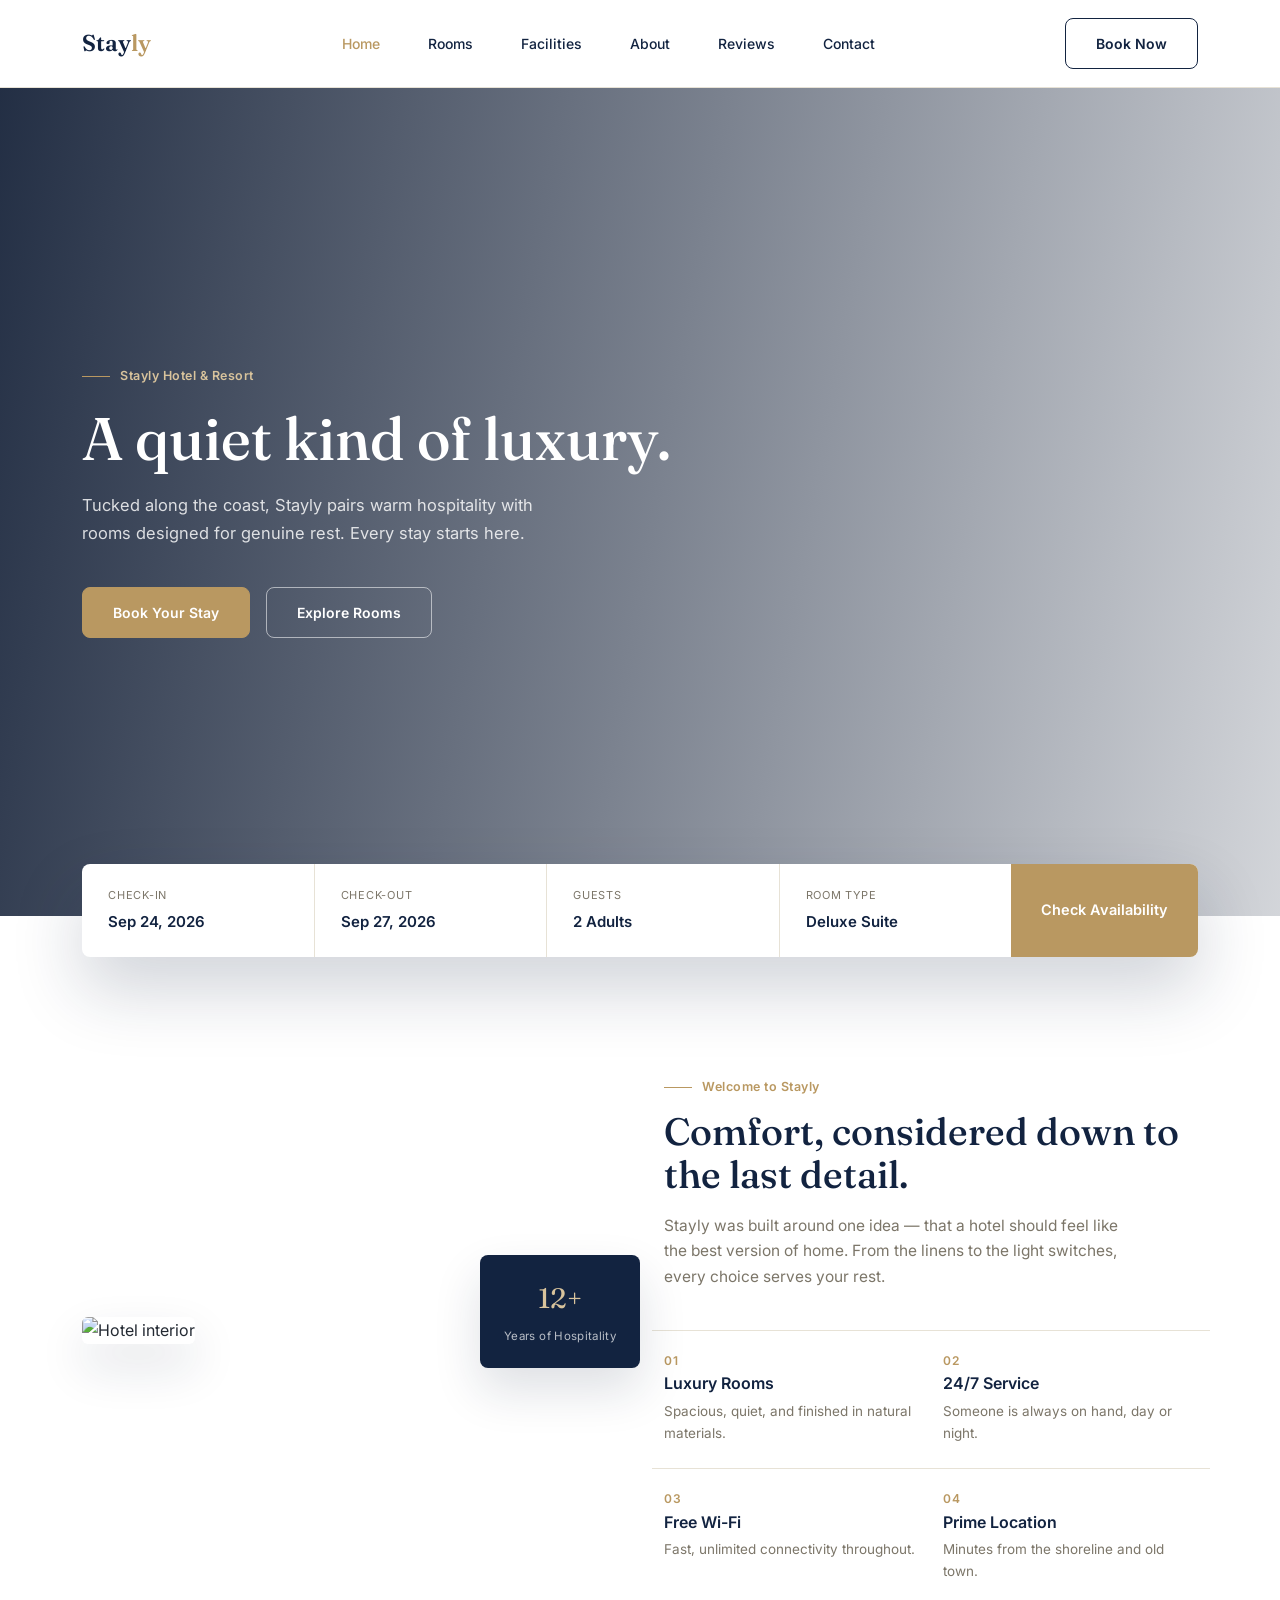
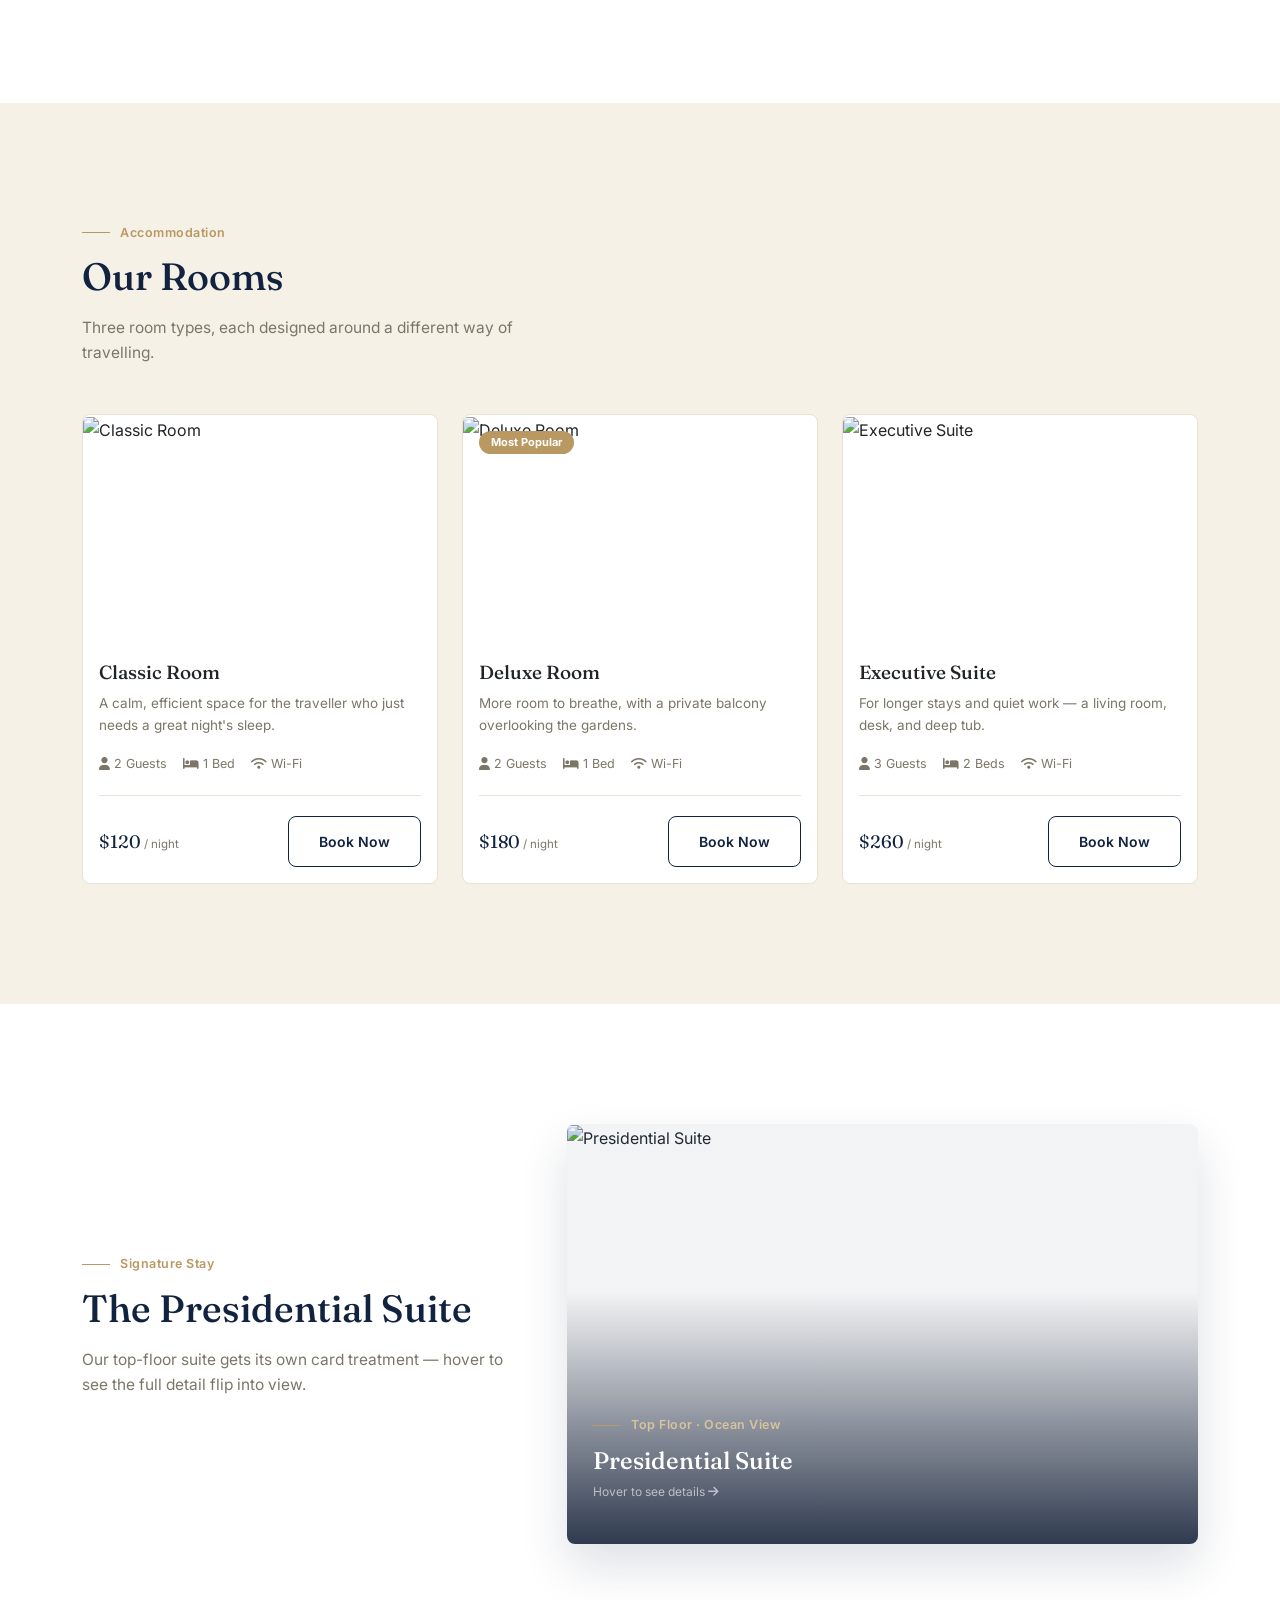
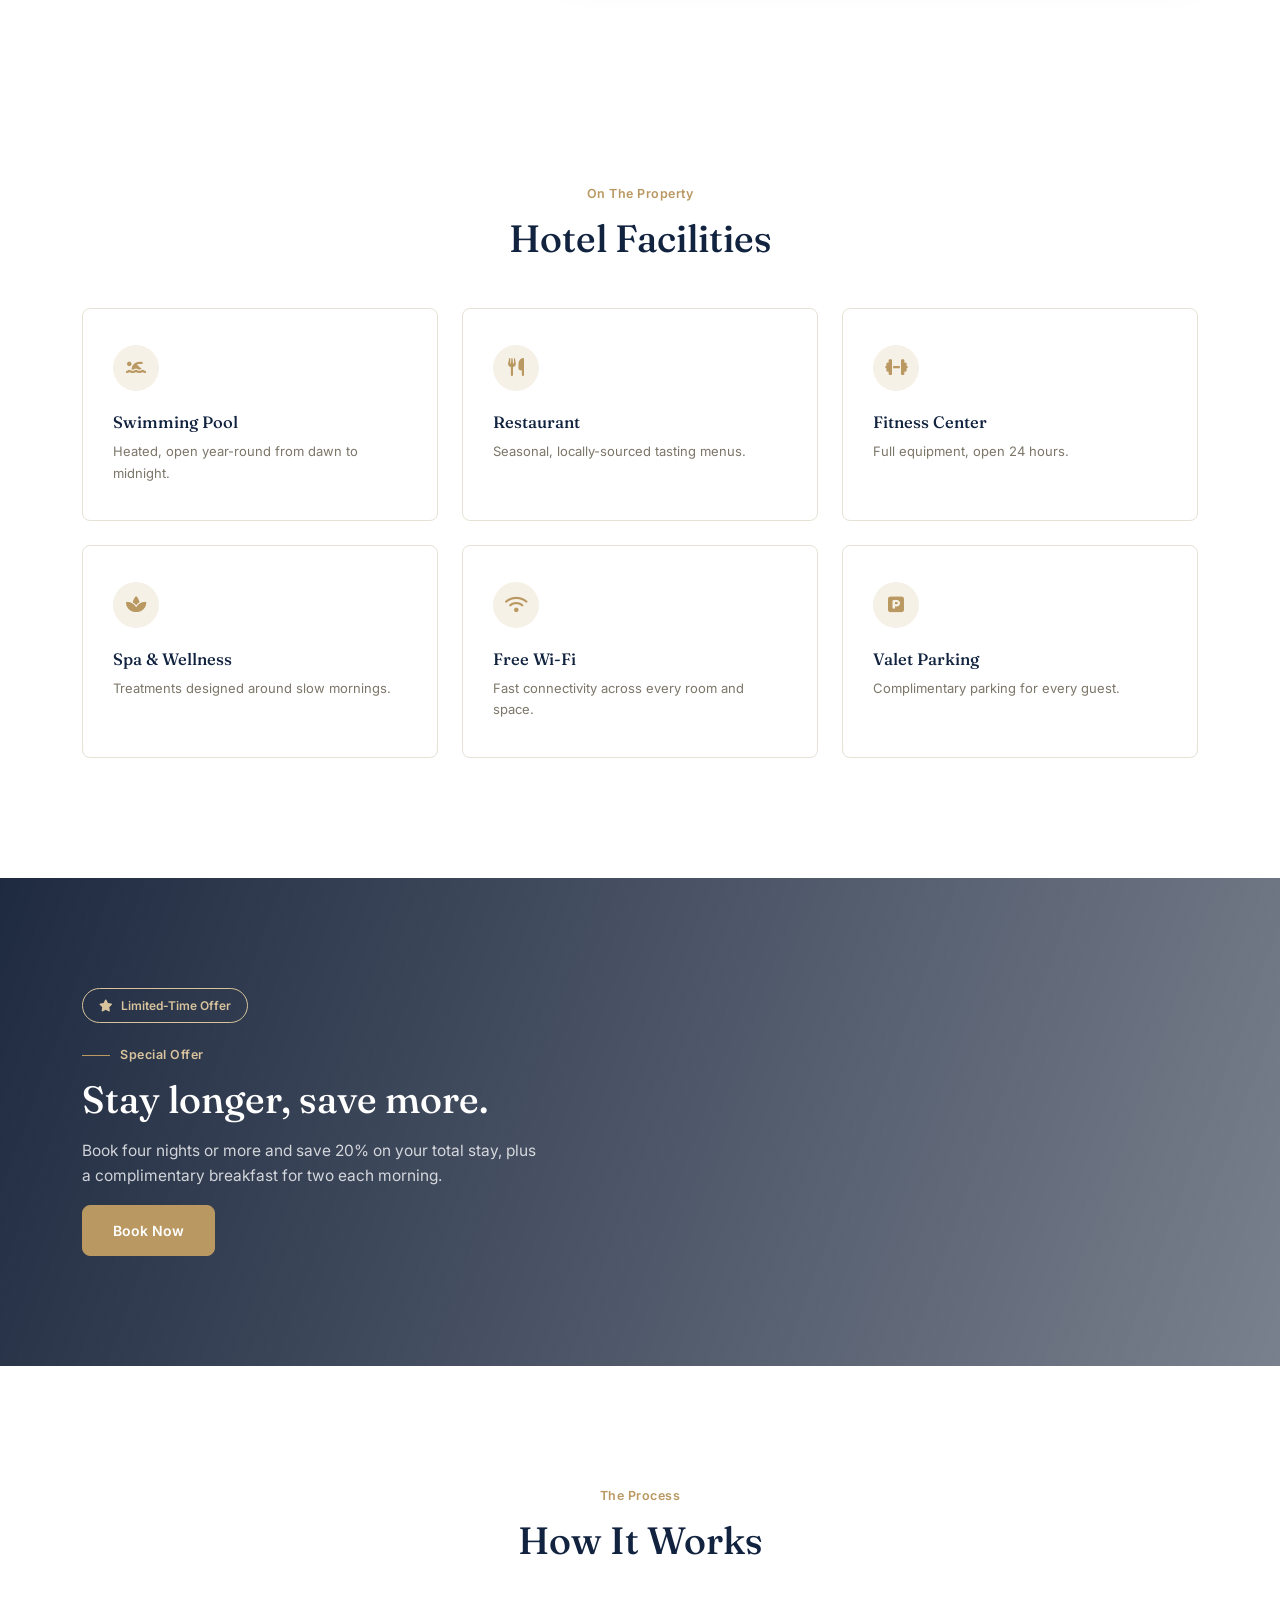
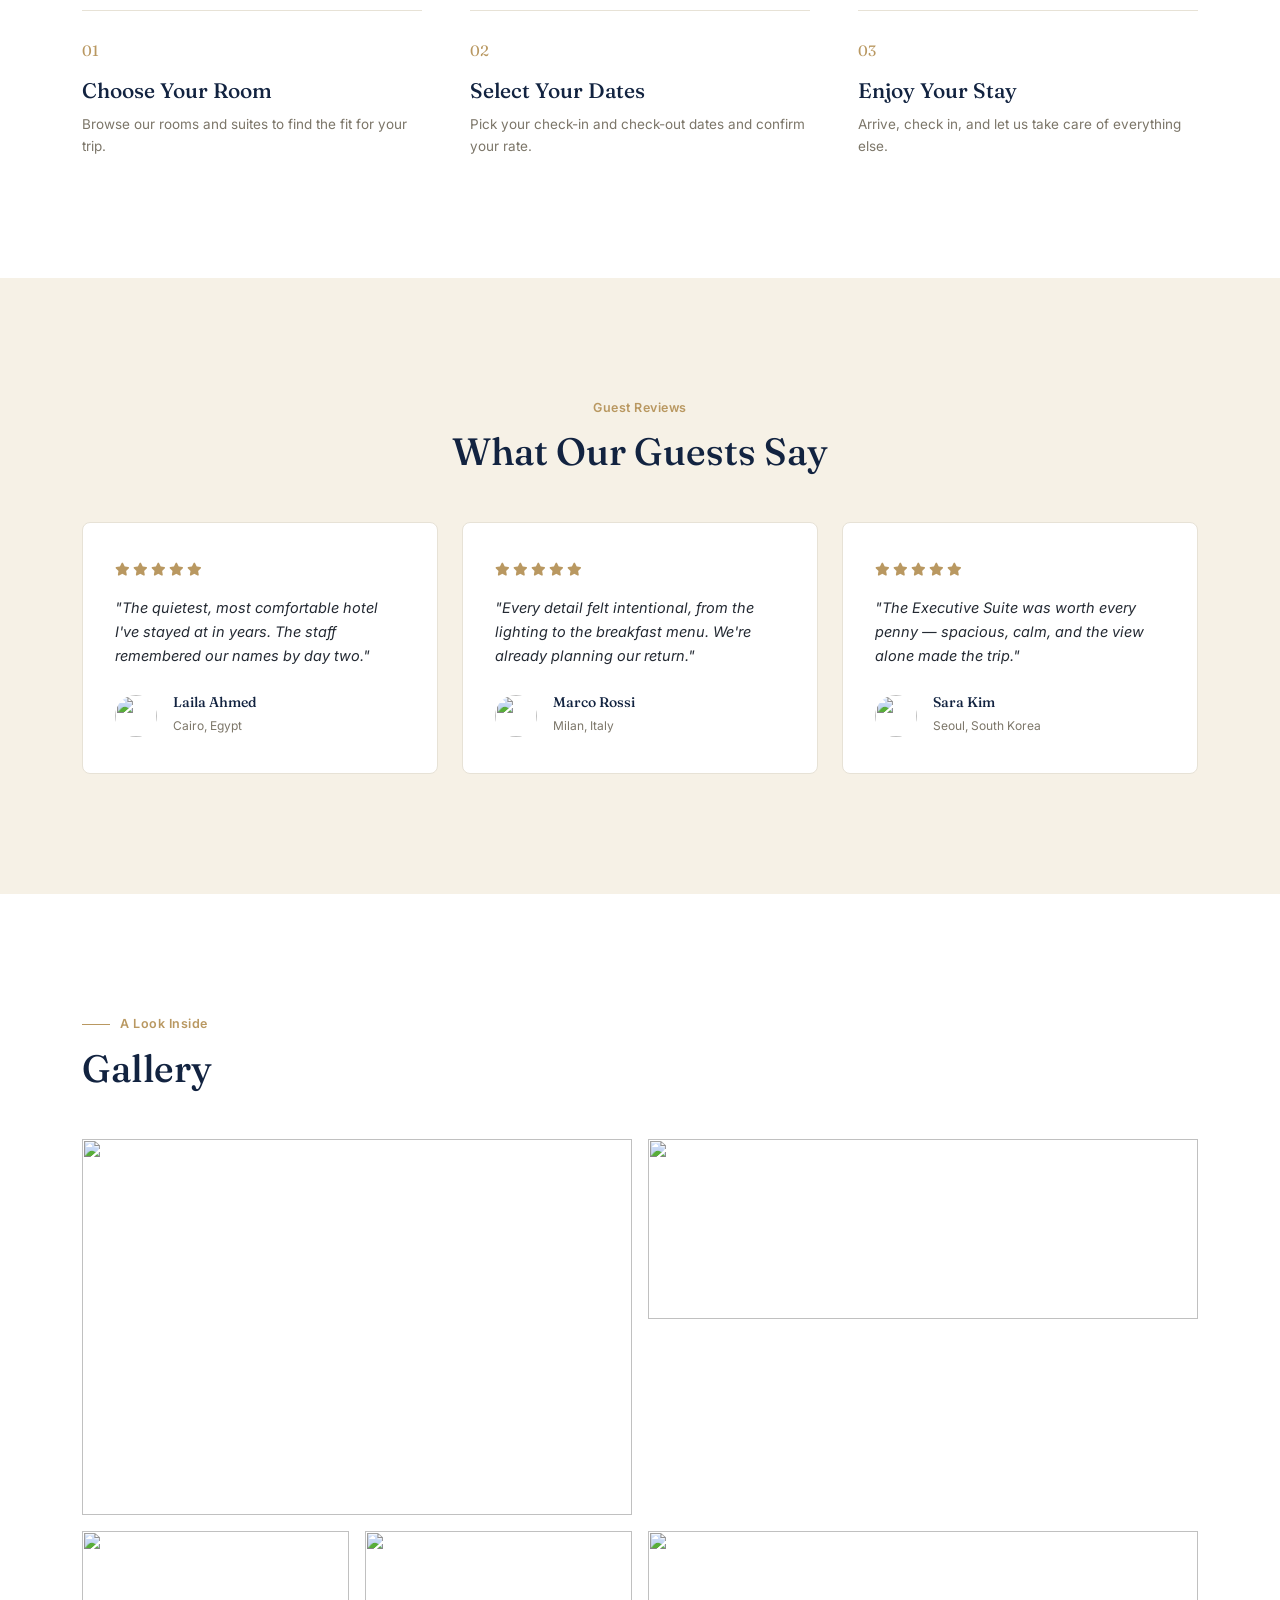
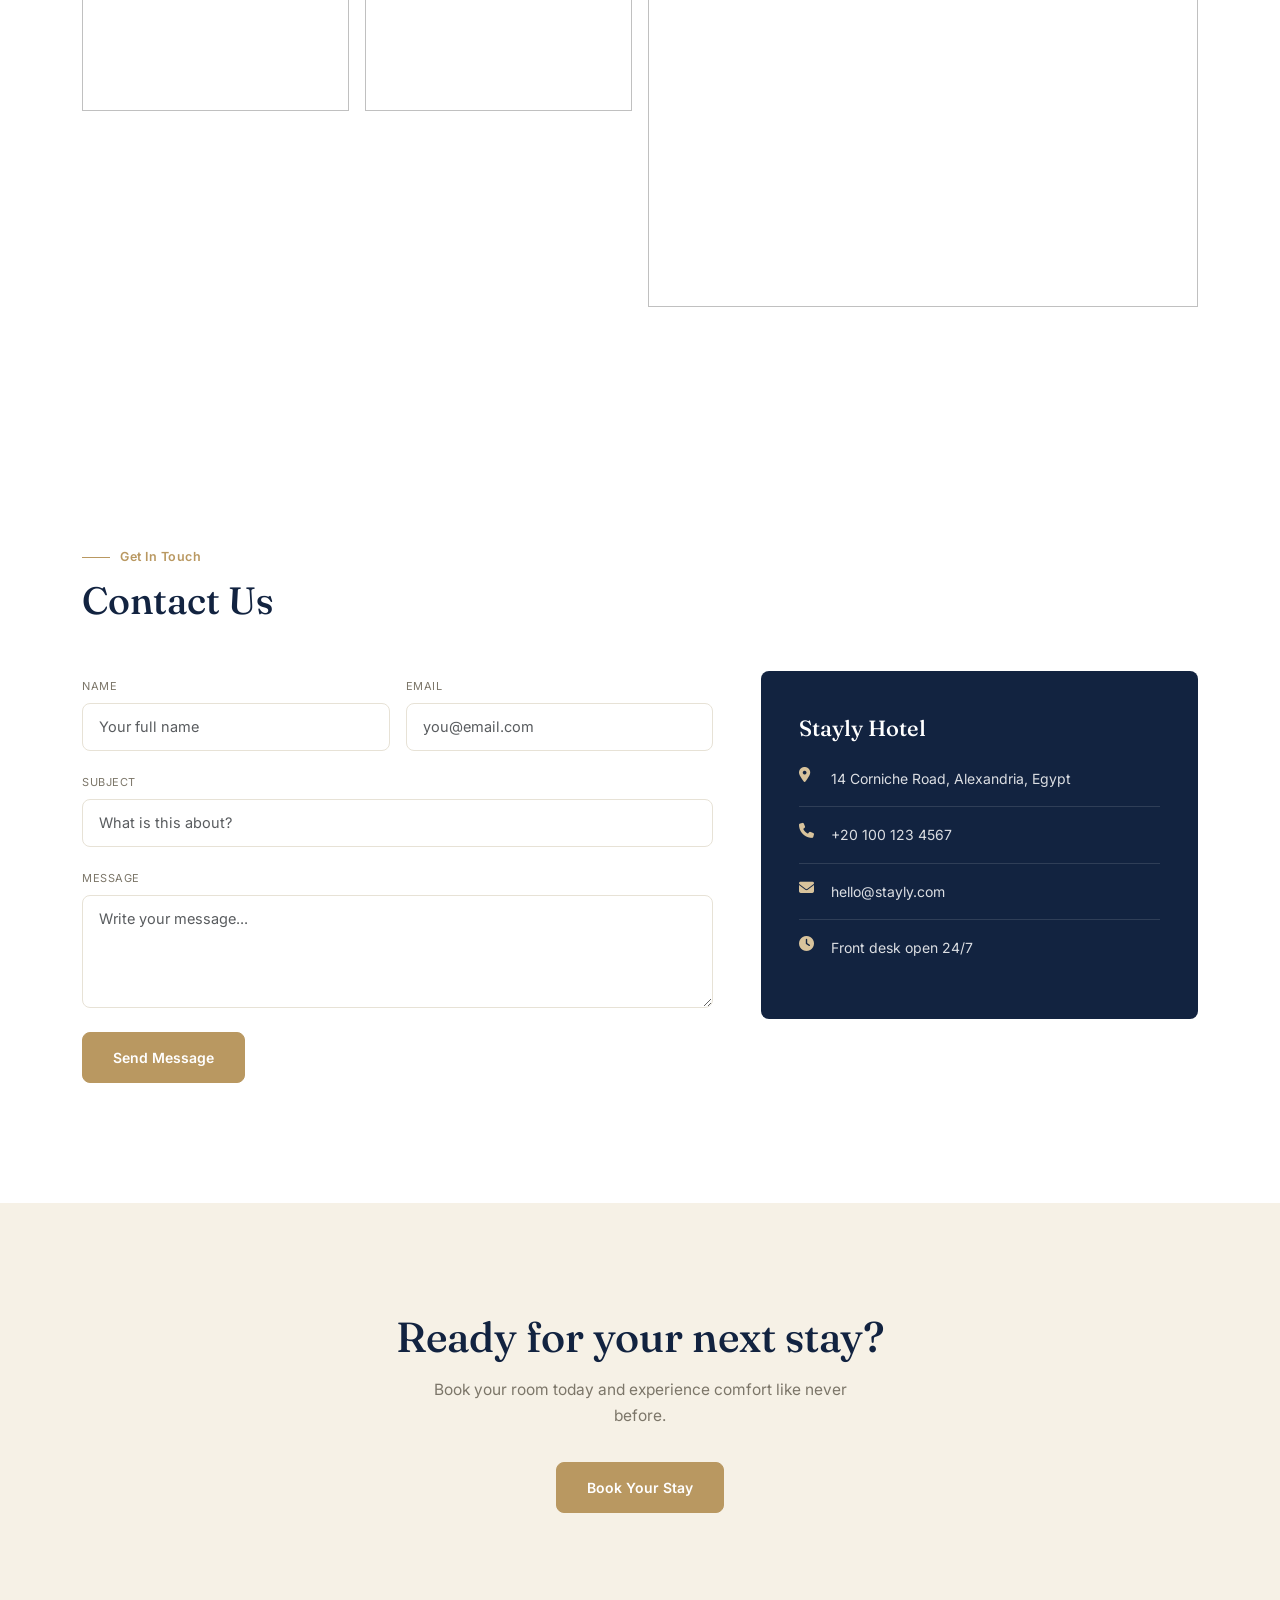
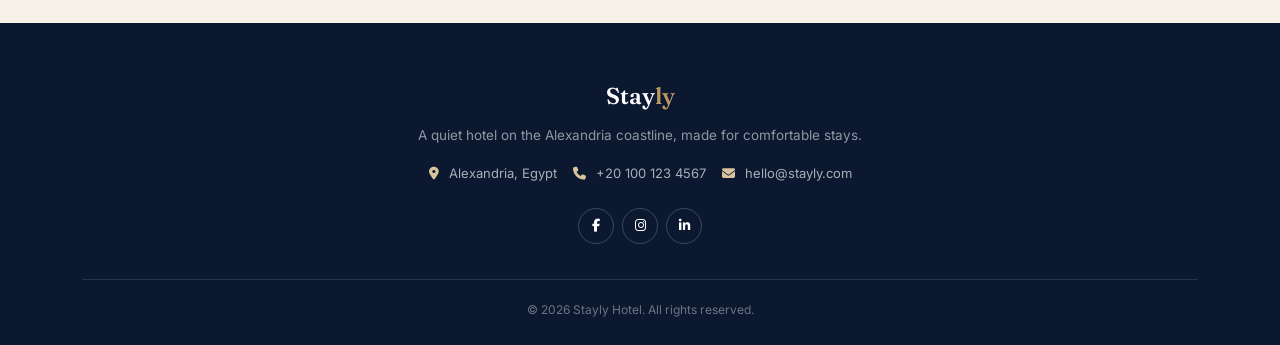
==== practise/index.html @ 1c8729ad "Add files via upload" ====
<!DOCTYPE html>
<html lang="en">

<head>
    <meta charset="UTF-8">
    <meta name="viewport" content="width=device-width, initial-scale=1.0">
    <title>Stayly Hotel &amp; Resort</title>
    <link rel="stylesheet" href="https://cdnjs.cloudflare.com/ajax/libs/font-awesome/6.5.2/css/all.min.css">
    <link rel="stylesheet" href="./css/bootstrap.min.css">
    <link rel="preconnect" href="https://fonts.googleapis.com">
    <link href="https://fonts.googleapis.com/css2?family=Fraunces:opsz,wght@9..144,500,600&family=Inter:wght@400;500;600;700&display=swap" rel="stylesheet">
    <link rel="stylesheet" href="./css/style.css">
</head>

<body>

    <!-- NavBar -->
    <header id="navbar">
        <nav class="navbar navbar-expand-lg sticky-top">
            <div class="container">
                <a class="navbar-brand" href="#">Stay<span>ly</span></a>
                <button class="navbar-toggler" type="button" data-bs-toggle="collapse" data-bs-target="#navbarNav"
                    aria-controls="navbarNav" aria-expanded="false" aria-label="Toggle navigation">
                    <span class="navbar-toggler-icon"></span>
                </button>
                <div class="collapse navbar-collapse" id="navbarNav">
                    <ul class="navbar-nav mx-auto">
                        <li class="nav-item"><a class="nav-link active" href="#hero">Home</a></li>
                        <li class="nav-item"><a class="nav-link" href="#rooms">Rooms</a></li>
                        <li class="nav-item"><a class="nav-link" href="#facilities">Facilities</a></li>
                        <li class="nav-item"><a class="nav-link" href="#about">About</a></li>
                        <li class="nav-item"><a class="nav-link" href="#reviews">Reviews</a></li>
                        <li class="nav-item"><a class="nav-link" href="#contact">Contact</a></li>
                    </ul>
                    <a href="#booking" class="btn btn-navy ms-lg-3">Book Now</a>
                </div>
            </div>
        </nav>
    </header>

    <!-- Hero -->
    <section id="hero" class="hero d-flex align-items-center">
        <div class="container">
            <div class="row">
                <div class="col-lg-7">
                    <p class="tag gold-text">Stayly Hotel &amp; Resort</p>
                    <h1 class="hero-title">A quiet kind of luxury.</h1>
                    <p class="hero-text">Tucked along the coast, Stayly pairs warm hospitality with rooms designed
                        for genuine rest. Every stay starts here.</p>
                    <div class="d-flex flex-wrap gap-3">
                        <a href="#booking" class="btn btn-gold">Book Your Stay</a>
                        <a href="#rooms" class="btn btn-light">Explore Rooms</a>
                    </div>
                </div>
            </div>
        </div>
    </section>

    <!-- Quick Booking Bar -->
    <section id="booking" class="booking">
        <div class="container">
            <div class="booking-box row g-0">
                <div class="col-6 col-md booking-item">
                    <label>Check-in</label>
                    <div class="value">Sep 24, 2026</div>
                </div>
                <div class="col-6 col-md booking-item">
                    <label>Check-out</label>
                    <div class="value">Sep 27, 2026</div>
                </div>
                <div class="col-6 col-md booking-item">
                    <label>Guests</label>
                    <div class="value">2 Adults</div>
                </div>
                <div class="col-6 col-md booking-item">
                    <label>Room Type</label>
                    <div class="value">Deluxe Suite</div>
                </div>
                <div class="col-12 col-md-auto booking-btn d-flex align-items-center justify-content-center">
                    Check Availability
                </div>
            </div>
        </div>
    </section>

    <!-- About -->
    <section id="about" class="section">
        <div class="container">
            <div class="row align-items-center g-5">
                <div class="col-lg-6">
                    <div class="about-image">
                        <img src="https://images.unsplash.com/photo-1578683010236-d716f9a3f461?q=80&w=900" alt="Hotel interior" class="img-fluid rounded about-img">
                        <div class="about-badge">
                            <span class="num">12+</span>
                            <span class="label">Years of Hospitality</span>
                        </div>
                    </div>
                </div>
                <div class="col-lg-6">
                    <p class="tag">Welcome to Stayly</p>
                    <h2 class="title">Comfort, considered down to the last detail.</h2>
                    <p class="text">Stayly was built around one idea — that a hotel should feel like the
                        best version of home. From the linens to the light switches, every choice serves your rest.
                    </p>
                    <div class="row row-cols-2 g-4 mt-2">
                        <div class="col feature">
                            <p class="num">01</p>
                            <h4>Luxury Rooms</h4>
                            <p>Spacious, quiet, and finished in natural materials.</p>
                        </div>
                        <div class="col feature">
                            <p class="num">02</p>
                            <h4>24/7 Service</h4>
                            <p>Someone is always on hand, day or night.</p>
                        </div>
                        <div class="col feature">
                            <p class="num">03</p>
                            <h4>Free Wi-Fi</h4>
                            <p>Fast, unlimited connectivity throughout.</p>
                        </div>
                        <div class="col feature">
                            <p class="num">04</p>
                            <h4>Prime Location</h4>
                            <p>Minutes from the shoreline and old town.</p>
                        </div>
                    </div>
                </div>
            </div>
        </div>
    </section>

    <!-- Rooms -->
    <section id="rooms" class="section cream-bg">
        <div class="container">
            <div class="mb-5">
                <p class="tag">Accommodation</p>
                <h2 class="title">Our Rooms</h2>
                <p class="text">Three room types, each designed around a different way of travelling.</p>
            </div>
            <div class="row row-cols-1 row-cols-md-2 row-cols-lg-3 g-4">

                <div class="col">
                    <div class="card room h-100">
                        <div class="room-img">
                            <img src="https://images.unsplash.com/photo-1611892440504-42a792e24d32?q=80&w=800" class="card-img-top" alt="Classic Room">
                            <div class="overlay">
                                <span>Warm, minimal, and quiet — built for short stays.</span>
                            </div>
                        </div>
                        <div class="card-body">
                            <h3 class="card-title">Classic Room</h3>
                            <p class="card-text">A calm, efficient space for the traveller who just needs a great
                                night's sleep.</p>
                            <div class="room-info">
                                <span><i class="fa-solid fa-user"></i> 2 Guests</span>
                                <span><i class="fa-solid fa-bed"></i> 1 Bed</span>
                                <span><i class="fa-solid fa-wifi"></i> Wi-Fi</span>
                            </div>
                            <div class="room-bottom d-flex justify-content-between align-items-center">
                                <div class="price">$120<small> / night</small></div>
                                <a href="#" class="btn btn-navy btn-sm">Book Now</a>
                            </div>
                        </div>
                    </div>
                </div>

                <div class="col">
                    <div class="card room h-100">
                        <span class="badge room-badge">Most Popular</span>
                        <div class="room-img">
                            <img src="https://images.unsplash.com/photo-1590490360182-c33d57733427?q=80&w=800" class="card-img-top" alt="Deluxe Room">
                            <div class="overlay">
                                <span>Extra space, a reading nook, and city views.</span>
                            </div>
                        </div>
                        <div class="card-body">
                            <h3 class="card-title">Deluxe Room</h3>
                            <p class="card-text">More room to breathe, with a private balcony overlooking the
                                gardens.</p>
                            <div class="room-info">
                                <span><i class="fa-solid fa-user"></i> 2 Guests</span>
                                <span><i class="fa-solid fa-bed"></i> 1 Bed</span>
                                <span><i class="fa-solid fa-wifi"></i> Wi-Fi</span>
                            </div>
                            <div class="room-bottom d-flex justify-content-between align-items-center">
                                <div class="price">$180<small> / night</small></div>
                                <a href="#" class="btn btn-navy btn-sm">Book Now</a>
                            </div>
                        </div>
                    </div>
                </div>

                <div class="col">
                    <div class="card room h-100">
                        <div class="room-img">
                            <img src="https://images.unsplash.com/photo-1611048268330-53de574cae3b?q=80&w=800" class="card-img-top" alt="Executive Suite">
                            <div class="overlay">
                                <span>A separate living area and marble bath.</span>
                            </div>
                        </div>
                        <div class="card-body">
                            <h3 class="card-title">Executive Suite</h3>
                            <p class="card-text">For longer stays and quiet work — a living room, desk, and deep
                                tub.</p>
                            <div class="room-info">
                                <span><i class="fa-solid fa-user"></i> 3 Guests</span>
                                <span><i class="fa-solid fa-bed"></i> 2 Beds</span>
                                <span><i class="fa-solid fa-wifi"></i> Wi-Fi</span>
                            </div>
                            <div class="room-bottom d-flex justify-content-between align-items-center">
                                <div class="price">$260<small> / night</small></div>
                                <a href="#" class="btn btn-navy btn-sm">Book Now</a>
                            </div>
                        </div>
                    </div>
                </div>

            </div>
        </div>
    </section>

    <!-- Signature Suite Flip Card -->
    <section class="section">
        <div class="container">
            <div class="row align-items-center g-5">
                <div class="col-lg-5">
                    <p class="tag">Signature Stay</p>
                    <h2 class="title">The Presidential Suite</h2>
                    <p class="text">Our top-floor suite gets its own card treatment — hover to see the
                        full detail flip into view.</p>
                </div>
                <div class="col-lg-7">
                    <div class="flip">
                        <div class="flip-card">
                            <div class="flip-face flip-front">
                                <img src="https://images.unsplash.com/photo-1582719508461-905c673771fd?q=80&w=1000" alt="Presidential Suite">
                                <div class="flip-info">
                                    <p class="tag gold-text">Top Floor &middot; Ocean View</p>
                                    <h3>Presidential Suite</h3>
                                    <p class="hint">Hover to see details <i class="fa-solid fa-arrow-right"></i></p>
                                </div>
                            </div>
                            <div class="flip-face flip-back">
                                <div>
                                    <h3>Presidential Suite</h3>
                                    <div class="stars">
                                        <i class="fa-solid fa-star"></i><i class="fa-solid fa-star"></i><i
                                            class="fa-solid fa-star"></i><i class="fa-solid fa-star"></i><i
                                            class="fa-solid fa-star"></i>
                                    </div>
                                    <p>Our largest suite, with a private terrace, dedicated butler service, and
                                        uninterrupted ocean views.</p>
                                    <div class="flip-features">
                                        <span class="badge">4 Guests</span>
                                        <span class="badge">2 Beds</span>
                                        <span class="badge">Terrace</span>
                                        <span class="badge">Butler Service</span>
                                    </div>
                                </div>
                                <div class="d-flex justify-content-between align-items-center">
                                    <div class="price">$420<small> / night</small></div>
                                    <a href="#" class="btn btn-gold btn-sm">Book Now</a>
                                </div>
                            </div>
                        </div>
                    </div>
                </div>
            </div>
        </div>
    </section>

    <!-- Facilities -->
    <section id="facilities" class="section">
        <div class="container">
            <div class="text-center mx-auto mb-5">
                <p class="tag justify-content-center">On The Property</p>
                <h2 class="title">Hotel Facilities</h2>
            </div>
            <div class="row row-cols-1 row-cols-md-2 row-cols-lg-3 g-4">
                <div class="col">
                    <div class="facility">
                        <div class="facility-icon"><i class="fa-solid fa-person-swimming"></i></div>
                        <h4>Swimming Pool</h4>
                        <p>Heated, open year-round from dawn to midnight.</p>
                    </div>
                </div>
                <div class="col">
                    <div class="facility">
                        <div class="facility-icon"><i class="fa-solid fa-utensils"></i></div>
                        <h4>Restaurant</h4>
                        <p>Seasonal, locally-sourced tasting menus.</p>
                    </div>
                </div>
                <div class="col">
                    <div class="facility">
                        <div class="facility-icon"><i class="fa-solid fa-dumbbell"></i></div>
                        <h4>Fitness Center</h4>
                        <p>Full equipment, open 24 hours.</p>
                    </div>
                </div>
                <div class="col">
                    <div class="facility">
                        <div class="facility-icon"><i class="fa-solid fa-spa"></i></div>
                        <h4>Spa &amp; Wellness</h4>
                        <p>Treatments designed around slow mornings.</p>
                    </div>
                </div>
                <div class="col">
                    <div class="facility">
                        <div class="facility-icon"><i class="fa-solid fa-wifi"></i></div>
                        <h4>Free Wi-Fi</h4>
                        <p>Fast connectivity across every room and space.</p>
                    </div>
                </div>
                <div class="col">
                    <div class="facility">
                        <div class="facility-icon"><i class="fa-solid fa-square-parking"></i></div>
                        <h4>Valet Parking</h4>
                        <p>Complimentary parking for every guest.</p>
                    </div>
                </div>
            </div>
        </div>
    </section>

    <!-- Offer -->
    <section class="offer">
        <div class="container">
            <div class="row">
                <div class="col-lg-6">
                    <span class="offer-badge"><i class="fa-solid fa-star"></i> Limited-Time Offer</span>
                    <p class="tag gold-text">Special Offer</p>
                    <h2 class="title text-white">Stay longer, save more.</h2>
                    <p class="text muted-text">Book four nights or more and save 20% on your total
                        stay, plus a complimentary breakfast for two each morning.</p>
                    <a href="#booking" class="btn btn-gold">Book Now</a>
                </div>
            </div>
        </div>
    </section>

    <!-- How It Works -->
    <section class="section">
        <div class="container">
            <div class="text-center mx-auto mb-5">
                <p class="tag justify-content-center">The Process</p>
                <h2 class="title">How It Works</h2>
            </div>
            <div class="row row-cols-1 row-cols-md-3 g-5">
                <div class="col">
                    <div class="step">
                        <p class="num">01</p>
                        <h3>Choose Your Room</h3>
                        <p>Browse our rooms and suites to find the fit for your trip.</p>
                    </div>
                </div>
                <div class="col">
                    <div class="step">
                        <p class="num">02</p>
                        <h3>Select Your Dates</h3>
                        <p>Pick your check-in and check-out dates and confirm your rate.</p>
                    </div>
                </div>
                <div class="col">
                    <div class="step">
                        <p class="num">03</p>
                        <h3>Enjoy Your Stay</h3>
                        <p>Arrive, check in, and let us take care of everything else.</p>
                    </div>
                </div>
            </div>
        </div>
    </section>

    <!-- Reviews -->
    <section id="reviews" class="section cream-bg">
        <div class="container">
            <div class="text-center mx-auto mb-5">
                <p class="tag justify-content-center">Guest Reviews</p>
                <h2 class="title">What Our Guests Say</h2>
            </div>
            <div class="row row-cols-1 row-cols-md-3 g-4">
                <div class="col">
                    <div class="review">
                        <div class="stars"><i class="fa-solid fa-star"></i><i class="fa-solid fa-star"></i><i
                                class="fa-solid fa-star"></i><i class="fa-solid fa-star"></i><i
                                class="fa-solid fa-star"></i></div>
                        <p>"The quietest, most comfortable hotel I've stayed at in years. The staff remembered our
                            names by day two."</p>
                        <div class="d-flex align-items-center gap-3">
                            <img src="https://images.unsplash.com/photo-1544005313-94ddf0286df2?q=80&w=200" class="avatar" alt="">
                            <div>
                                <h5>Laila Ahmed</h5>
                                <span>Cairo, Egypt</span>
                            </div>
                        </div>
                    </div>
                </div>
                <div class="col">
                    <div class="review">
                        <div class="stars"><i class="fa-solid fa-star"></i><i class="fa-solid fa-star"></i><i
                                class="fa-solid fa-star"></i><i class="fa-solid fa-star"></i><i
                                class="fa-solid fa-star"></i></div>
                        <p>"Every detail felt intentional, from the lighting to the breakfast menu. We're already
                            planning our return."</p>
                        <div class="d-flex align-items-center gap-3">
                            <img src="https://images.unsplash.com/photo-1633332755192-727a05c4013d?q=80&w=200" class="avatar" alt="">
                            <div>
                                <h5>Marco Rossi</h5>
                                <span>Milan, Italy</span>
                            </div>
                        </div>
                    </div>
                </div>
                <div class="col">
                    <div class="review">
                        <div class="stars"><i class="fa-solid fa-star"></i><i class="fa-solid fa-star"></i><i
                                class="fa-solid fa-star"></i><i class="fa-solid fa-star"></i><i
                                class="fa-solid fa-star"></i></div>
                        <p>"The Executive Suite was worth every penny — spacious, calm, and the view alone made the
                            trip."</p>
                        <div class="d-flex align-items-center gap-3">
                            <img src="https://images.unsplash.com/photo-1546539782-6fc531453083?q=80&w=200" class="avatar" alt="">
                            <div>
                                <h5>Sara Kim</h5>
                                <span>Seoul, South Korea</span>
                            </div>
                        </div>
                    </div>
                </div>
            </div>
        </div>
    </section>

    <!-- Gallery -->
    <section id="gallery" class="section">
        <div class="container">
            <div class="mb-5">
                <p class="tag">A Look Inside</p>
                <h2 class="title">Gallery</h2>
            </div>
            <div class="row g-3 gallery">
                <div class="col-6 col-lg-6 gallery-item g1">
                    <img src="https://images.unsplash.com/photo-1566073771259-6a8506099945?q=80&w=900" alt="">
                </div>
                <div class="col-6 col-lg-6 gallery-item g2">
                    <img src="https://images.unsplash.com/photo-1571003123894-1f0594d2b5d9?q=80&w=900" alt="">
                </div>
                <div class="col-6 col-lg-3 gallery-item g3">
                    <img src="https://images.unsplash.com/photo-1590490360182-c33d57733427?q=80&w=700" alt="">
                </div>
                <div class="col-6 col-lg-3 gallery-item g4">
                    <img src="https://images.unsplash.com/photo-1611048268330-53de574cae3b?q=80&w=700" alt="">
                </div>
                <div class="col-12 col-lg-6 gallery-item g5">
                    <img src="https://images.unsplash.com/photo-1582719508461-905c673771fd?q=80&w=900" alt="">
                </div>
            </div>
        </div>
    </section>

    <!-- Contact Us -->
    <section id="contact" class="section">
        <div class="container">
            <div class="mb-5">
                <p class="tag">Get In Touch</p>
                <h2 class="title">Contact Us</h2>
            </div>
            <div class="row g-5">
                <div class="col-lg-7">
                    <form>
                        <div class="row g-3 mb-3">
                            <div class="col-md-6">
                                <label class="form-label">Name</label>
                                <input type="text" class="form-control" placeholder="Your full name">
                            </div>
                            <div class="col-md-6">
                                <label class="form-label">Email</label>
                                <input type="email" class="form-control" placeholder="you@email.com">
                            </div>
                        </div>
                        <div class="mb-3">
                            <label class="form-label">Subject</label>
                            <input type="text" class="form-control" placeholder="What is this about?">
                        </div>
                        <div class="mb-4">
                            <label class="form-label">Message</label>
                            <textarea class="form-control" rows="4" placeholder="Write your message..."></textarea>
                        </div>
                        <button type="submit" class="btn btn-gold">Send Message</button>
                    </form>
                </div>
                <div class="col-lg-5">
                    <div class="contact-box">
                        <h3>Stayly Hotel</h3>
                        <div class="contact-item"><i class="fa-solid fa-location-dot"></i><span>14 Corniche Road,
                                Alexandria, Egypt</span></div>
                        <div class="contact-item"><i class="fa-solid fa-phone"></i><span>+20 100 123 4567</span></div>
                        <div class="contact-item"><i class="fa-solid fa-envelope"></i><span>hello@stayly.com</span>
                        </div>
                        <div class="contact-item"><i class="fa-solid fa-clock"></i><span>Front desk open 24/7</span>
                        </div>
                    </div>
                </div>
            </div>
        </div>
    </section>

    <!-- Final CTA -->
    <section class="cta text-center">
        <div class="container">
            <h2 class="title">Ready for your next stay?</h2>
            <p class="text mx-auto">Book your room today and experience comfort like never before.</p>
            <a href="#booking" class="btn btn-gold">Book Your Stay</a>
        </div>
    </section>

    <!-- Footer -->
    <footer>
        <div class="container text-center">
            <div class="navbar-brand mb-2">Stay<span>ly</span></div>
            <p class="footer-text mx-auto">A quiet hotel on the Alexandria coastline, made for comfortable stays.</p>

            <div class="footer-info d-flex justify-content-center flex-wrap gap-3 mt-3">
                <span><i class="fa-solid fa-location-dot"></i> Alexandria, Egypt</span>
                <span><i class="fa-solid fa-phone"></i> +20 100 123 4567</span>
                <span><i class="fa-solid fa-envelope"></i> hello@stayly.com</span>
            </div>

            <div class="d-flex justify-content-center gap-2 mt-4">
                <a href="#" class="social-link" aria-label="Facebook"><i class="fa-brands fa-facebook-f"></i></a>
                <a href="#" class="social-link" aria-label="Instagram"><i class="fa-brands fa-instagram"></i></a>
                <a href="#" class="social-link" aria-label="LinkedIn"><i class="fa-brands fa-linkedin-in"></i></a>
            </div>

            <div class="footer-bottom">
                &copy; 2026 Stayly Hotel. All rights reserved.
            </div>
        </div>
    </footer>

    <script src="./js/bootstrap.bundle.min.js"></script>
</body>

</html>
---- practise/css/style.css ----
:root {
    --navy: #122340; --dark-navy: #0B1830;
    --cream: #F6F1E6; --white: #FFFFFF;
    --gray: #7C7669; --gold: #B99861;
    --line: #E7E2D6;
}
body {
    font-family: "Inter", sans-serif; color: #242A33;
    line-height: 1.65;
}
h1,
h2,
h3,
h4,
h5 {
    font-family: "Fraunces", serif; font-weight: 500;
    color: var(--navy);
}
a { text-decoration: none; }
.section { padding: 120px 0; }
.cream-bg { background: var(--cream); }
.tag {
    display: flex; align-items: center;
    gap: 10px; margin-bottom: 12px;
    font-size: 12.5px; font-weight: 600;
    letter-spacing: 0.04em; color: var(--gold);
}
.tag::before {
    content: ""; width: 28px;
    height: 1px; background: var(--gold);
}
.tag.justify-content-center::before { display: none; }
.gold-text { color: #D8C39C !important; }
.muted-text { color: rgba(255, 255, 255, 0.78) !important; }
.title {
    margin-bottom: 16px; font-size: 38px;
    line-height: 1.15;
}
.text {
    max-width: 460px; font-size: 15.5px;
    color: var(--gray);
}

/* Buttons */
.btn {
    padding: 14px 30px; border-radius: 8px;
    font-size: 14px; font-weight: 600;
    transition: 0.3s;
}
.btn-gold {
    background: var(--gold); border: 1px solid var(--gold);
    color: var(--white);
}
.btn-gold:hover {
    background: var(--navy); border-color: var(--navy);
    color: var(--white); transform: translateY(-3px);
    box-shadow: 0 22px 48px rgba(18, 35, 64, 0.14);
}
.btn-navy {
    background: transparent; border: 1px solid var(--navy);
    color: var(--navy);
}
.btn-navy:hover {
    background: var(--navy); color: var(--white);
    transform: translateY(-3px); box-shadow: 0 10px 26px rgba(18, 35, 64, 0.08);
}
.btn-light {
    background: transparent; border: 1px solid rgba(255, 255, 255, 0.55);
    color: var(--white);
}
.btn-light:hover {
    background: rgba(255, 255, 255, 0.14); border-color: var(--white);
    color: var(--white); transform: translateY(-3px);
}

/* Navbar */
.navbar {
    padding: 18px 0; background: rgba(255, 255, 255, 0.94);
    border-bottom: 1px solid var(--line);
}
.navbar-brand {
    font-family: "Fraunces", serif; font-size: 23px;
    font-weight: 600; color: var(--navy);
}
.navbar-brand span { color: var(--gold); }
.nav-link {
    position: relative; margin: 0 16px;
    font-size: 14px; font-weight: 500;
    color: var(--navy) !important;
}
.nav-link::after {
    content: ""; position: absolute;
    left: 0; bottom: -2px;
    width: 0; height: 1px;
    background: var(--gold); transition: 0.3s;
}
.nav-link:hover::after { width: 100%; }
.nav-link:hover,
.nav-link.active { color: var(--gold) !important; }

/* Hero */
.hero {
    min-height: 92vh; color: var(--white);
    background: linear-gradient(100deg, rgba(11, 24, 48, 0.90), rgba(11, 24, 48, 0.55), rgba(11, 24, 48, 0.18)),
        url("https://images.unsplash.com/photo-1566073771259-6a8506099945?q=80&w=1600") center/cover no-repeat;
}
.hero-title {
    margin: 20px 0 22px; font-size: 60px;
    line-height: 1.06; color: var(--white);
}
.hero-text {
    max-width: 460px; margin-bottom: 40px;
    font-size: 16.5px; color: rgba(255, 255, 255, 0.82);
}

/* Booking */
.booking { position: relative; z-index: 5; }
.booking-box {
    margin-top: -52px; overflow: hidden;
    background: var(--white); border-radius: 8px;
    box-shadow: 0 32px 70px rgba(18, 35, 64, 0.20);
}
.booking-item {
    padding: 22px 26px; border-right: 1px solid var(--line);
    border-bottom: 1px solid var(--line);
}
.booking-item label {
    display: block; margin-bottom: 6px;
    font-size: 11px; text-transform: uppercase;
    letter-spacing: 0.07em; color: var(--gray);
}
.booking-item .value {
    font-size: 15px; font-weight: 600;
    color: var(--navy);
}
.booking-btn {
    min-height: 80px; padding: 0 30px;
    background: var(--gold); color: var(--white);
    font-size: 14.5px; font-weight: 600;
    cursor: pointer; transition: 0.3s;
}
.booking-btn:hover { background: var(--navy); }

/* About */
.about-image { position: relative; }
.about-img { box-shadow: 0 22px 48px rgba(18, 35, 64, 0.14); }
.about-badge {
    position: absolute; right: -24px;
    bottom: -24px; padding: 20px 24px;
    background: var(--navy); color: var(--white);
    border-radius: 8px; text-align: center;
    box-shadow: 0 22px 48px rgba(18, 35, 64, 0.14);
}
.about-badge .num {
    display: block; font-family: "Fraunces", serif;
    font-size: 28px; color: #D8C39C;
}
.about-badge .label {
    font-size: 11.5px; letter-spacing: 0.03em;
    color: rgba(255, 255, 255, 0.7);
}
.feature { padding-top: 20px; border-top: 1px solid var(--line); }
.feature .num {
    margin-bottom: 4px; font-size: 12px;
    font-weight: 600; letter-spacing: 0.05em;
    color: var(--gold);
}
.feature h4 {
    margin-bottom: 6px; font-family: "Inter", sans-serif;
    font-size: 16px; font-weight: 600;
}
.feature p {
    margin-bottom: 0; font-size: 13.5px;
    color: var(--gray);
}

/* Rooms */
.room {
    position: relative; overflow: hidden;
    border: 1px solid var(--line); border-radius: 8px;
    transition: 0.3s;
}
.room:hover {
    transform: translateY(-8px); border-color: transparent;
    box-shadow: 0 32px 70px rgba(18, 35, 64, 0.20);
}
.room-badge {
    position: absolute; top: 16px;
    left: 16px; z-index: 2;
    padding: 6px 12px; background: var(--gold);
    color: var(--white); border-radius: 20px;
    font-size: 11px; font-weight: 700;
}
.room-img {
    position: relative; height: 230px;
    overflow: hidden;
}
.room-img img {
    width: 100%; height: 100%;
    object-fit: cover; transition: 0.3s;
}
.room:hover .room-img img { transform: scale(1.08); }
.overlay {
    position: absolute; top: 0;
    left: 0; width: 100%;
    height: 100%; display: flex;
    align-items: flex-end; padding: 18px;
    background: linear-gradient(0deg, rgba(11, 24, 48, 0.88), transparent 55%); opacity: 0;
    transition: 0.3s;
}
.room:hover .overlay { opacity: 1; }
.overlay span { font-size: 12.5px; color: var(--white); }
.room .card-title { margin-bottom: 8px; font-size: 19px; }
.room .card-text {
    margin-bottom: 18px; font-size: 13.5px;
    color: var(--gray);
}
.room-info {
    display: flex; gap: 16px;
    margin-bottom: 20px; padding-bottom: 20px;
    border-bottom: 1px solid var(--line); font-size: 12.5px;
    color: var(--gray);
}
.room-bottom .price {
    font-family: "Fraunces", serif; font-size: 18px;
    color: var(--navy);
}
.room-bottom .price small {
    font-family: "Inter", sans-serif; font-size: 11.5px;
    font-weight: 400; color: var(--gray);
}

/* Flip Card */
.flip { height: 420px; perspective: 1600px; }
.flip-card {
    position: relative; width: 100%;
    height: 100%; border-radius: 8px;
    box-shadow: 0 22px 48px rgba(18, 35, 64, 0.14); transform-style: preserve-3d;
    transition: 0.9s;
}
.flip:hover .flip-card { transform: rotateY(180deg); }
.flip-face {
    position: absolute; top: 0;
    left: 0; width: 100%;
    height: 100%; overflow: hidden;
    border-radius: 8px; backface-visibility: hidden;
}
.flip-front { position: relative; }
.flip-front img {
    width: 100%; height: 100%;
    object-fit: cover;
}
.flip-front::after {
    content: ""; position: absolute;
    top: 0; left: 0;
    width: 100%; height: 100%;
    background: linear-gradient(0deg, rgba(11, 24, 48, 0.85), rgba(11, 24, 48, 0.05) 60%);
}
.flip-info {
    position: absolute; left: 0;
    right: 0; bottom: 0;
    z-index: 2; padding: 26px;
    color: var(--white);
}
.flip-info h3 {
    margin-bottom: 6px; font-size: 24px;
    color: var(--white);
}
.flip-info .hint { font-size: 12px; color: rgba(255, 255, 255, 0.6); }
.flip-back {
    display: flex; flex-direction: column;
    justify-content: space-between; padding: 34px;
    background: var(--navy); color: var(--white);
    transform: rotateY(180deg);
}
.flip-back h3 { font-size: 22px; color: var(--white); }
.flip-back .stars {
    margin: 8px 0 14px; font-size: 13px;
    color: #D8C39C;
}
.flip-back p {
    margin-bottom: 16px; font-size: 13.5px;
    color: rgba(255, 255, 255, 0.72);
}
.flip-features {
    display: flex; flex-wrap: wrap;
    gap: 8px; margin-bottom: 18px;
}
.flip-features .badge {
    padding: 6px 13px; background: transparent;
    border: 1px solid rgba(255, 255, 255, 0.25); border-radius: 20px;
    font-size: 11.5px; font-weight: 500;
    color: rgba(255, 255, 255, 0.85);
}
.flip-back .price {
    font-family: "Fraunces", serif; font-size: 22px;
    color: #D8C39C;
}
.flip-back .price small {
    font-family: "Inter", sans-serif; font-size: 11px;
    color: rgba(255, 255, 255, 0.55);
}

/* Facilities */
.facility {
    height: 100%; padding: 36px 30px;
    background: var(--white); border: 1px solid var(--line);
    border-radius: 8px; transition: 0.3s;
}
.facility:hover {
    transform: translateY(-4px); border-color: var(--gold);
    box-shadow: 0 10px 26px rgba(18, 35, 64, 0.08);
}
.facility-icon {
    width: 46px; height: 46px;
    display: flex; align-items: center;
    justify-content: center; margin-bottom: 22px;
    background: var(--cream); border-radius: 50%;
    font-size: 18px; color: var(--gold);
    transition: 0.3s;
}
.facility:hover .facility-icon {
    background: var(--navy); color: #D8C39C;
    transform: scale(1.12) rotate(-8deg);
}
.facility h4 { margin-bottom: 8px; font-size: 16.5px; }
.facility p {
    margin-bottom: 0; font-size: 13px;
    color: var(--gray);
}

/* Offer */
.offer {
    padding: 110px 0; color: var(--white);
    background: linear-gradient(110deg, rgba(11, 24, 48, 0.92), rgba(11, 24, 48, 0.55)),
        url("https://images.unsplash.com/photo-1611892440504-42a792e24d32?q=80&w=1600") center/cover fixed;
}
.offer-badge {
    display: inline-flex; align-items: center;
    gap: 8px; margin-bottom: 22px;
    padding: 7px 16px; border: 1px solid #D8C39C;
    border-radius: 20px; font-size: 12px;
    font-weight: 600; color: #D8C39C;
}

/* Steps */
.step { padding-top: 28px; border-top: 1px solid var(--line); }
.step .num {
    margin-bottom: 0; font-family: "Fraunces", serif;
    font-size: 15px; color: var(--gold);
}
.step h3 { margin: 14px 0 10px; font-size: 21px; }
.step p {
    margin-bottom: 0; font-size: 13.5px;
    color: var(--gray);
}

/* Reviews */
.review {
    height: 100%; padding: 36px 32px;
    background: var(--white); border: 1px solid var(--line);
    border-radius: 8px; transition: 0.3s;
}
.review:hover { transform: translateY(-4px); box-shadow: 0 10px 26px rgba(18, 35, 64, 0.08); }
.stars {
    margin-bottom: 16px; font-size: 13px;
    letter-spacing: 3px; color: var(--gold);
}
.review p {
    margin-bottom: 26px; font-size: 14.5px;
    font-style: italic;
}
.avatar {
    width: 42px; height: 42px;
    border-radius: 50%; object-fit: cover;
}
.review h5 { margin-bottom: 0; font-size: 14px; }
.review span { font-size: 12px; color: var(--gray); }

/* Gallery */
.gallery-item {
    height: 180px; overflow: hidden;
    border-radius: 8px;
}
.gallery .g1,
.gallery .g5 { height: 376px; }
.gallery-item img {
    width: 100%; height: 100%;
    object-fit: cover; transition: 0.3s;
}
.gallery-item:hover img { transform: scale(1.1); filter: brightness(0.82); }

/* Contact */
.form-label {
    font-size: 11px; text-transform: uppercase;
    letter-spacing: 0.05em; color: var(--gray);
}
.form-control {
    padding: 12px 16px; border: 1px solid var(--line);
    border-radius: 8px; font-size: 14.5px;
}
.form-control:focus { border-color: var(--gold); box-shadow: 0 0 0 3px rgba(185, 152, 97, 0.15); }
.contact-box {
    padding: 44px 38px; background: var(--navy);
    color: var(--white); border-radius: 8px;
}
.contact-box h3 {
    margin-bottom: 26px; font-size: 22px;
    color: var(--white);
}
.contact-item {
    display: flex; gap: 14px;
    padding: 16px 0; border-top: 1px solid rgba(255, 255, 255, 0.12);
}
.contact-item:first-of-type { padding-top: 0; border-top: none; }
.contact-item i {
    width: 18px; font-size: 15px;
    color: #D8C39C;
}
.contact-item span { font-size: 14px; color: rgba(255, 255, 255, 0.85); }

/* CTA */
.cta { padding: 110px 0; background: var(--cream); }
.cta .title { font-size: 42px; }
.cta .text { margin-bottom: 34px; }

/* Footer */
footer {
    padding: 55px 0 25px;
    background: var(--dark-navy);
    color: rgba(255, 255, 255, 0.75);
}

footer .navbar-brand { color: var(--white); }

.footer-text {
    max-width: 500px;
    margin-bottom: 0;
    font-size: 13.5px;
    color: rgba(255, 255, 255, 0.55);
}

.footer-info {
    font-size: 13px;
    color: rgba(255, 255, 255, 0.65);
}

.footer-info i {
    margin-right: 6px;
    color: #D8C39C;
}

.social-link {
    width: 36px;
    height: 36px;
    display: flex;
    align-items: center;
    justify-content: center;
    border: 1px solid rgba(255, 255, 255, 0.2);
    border-radius: 50%;
    font-size: 13px;
    color: var(--white);
    transition: 0.3s;
}

.social-link:hover {
    background: var(--gold);
    border-color: var(--gold);
    color: var(--white);
}

.footer-bottom {
    margin-top: 35px;
    padding-top: 20px;
    border-top: 1px solid rgba(255, 255, 255, 0.12);
    font-size: 12px;
    color: rgba(255, 255, 255, 0.4);
}

/* Responsive */

@media (min-width: 768px) {
    .booking-item { border-bottom: none; }
    .booking-item:nth-child(4) { border-right: none; }
}

@media (max-width: 991px) {
    .hero-title { font-size: 44px; }
    .booking-box { margin: -40px 12px 0; }
    .flip { height: 380px; }
    .gallery .g1,
    .gallery .g5 { height: 180px; }
}

@media (max-width: 576px) {
    .section { padding: 76px 0; }
    .hero { min-height: 100vh; }
    .hero-title { font-size: 33px; }
    .title { font-size: 30px; }
    .about-badge {
        position: static; display: inline-block;
        margin-top: 20px;
    }
}
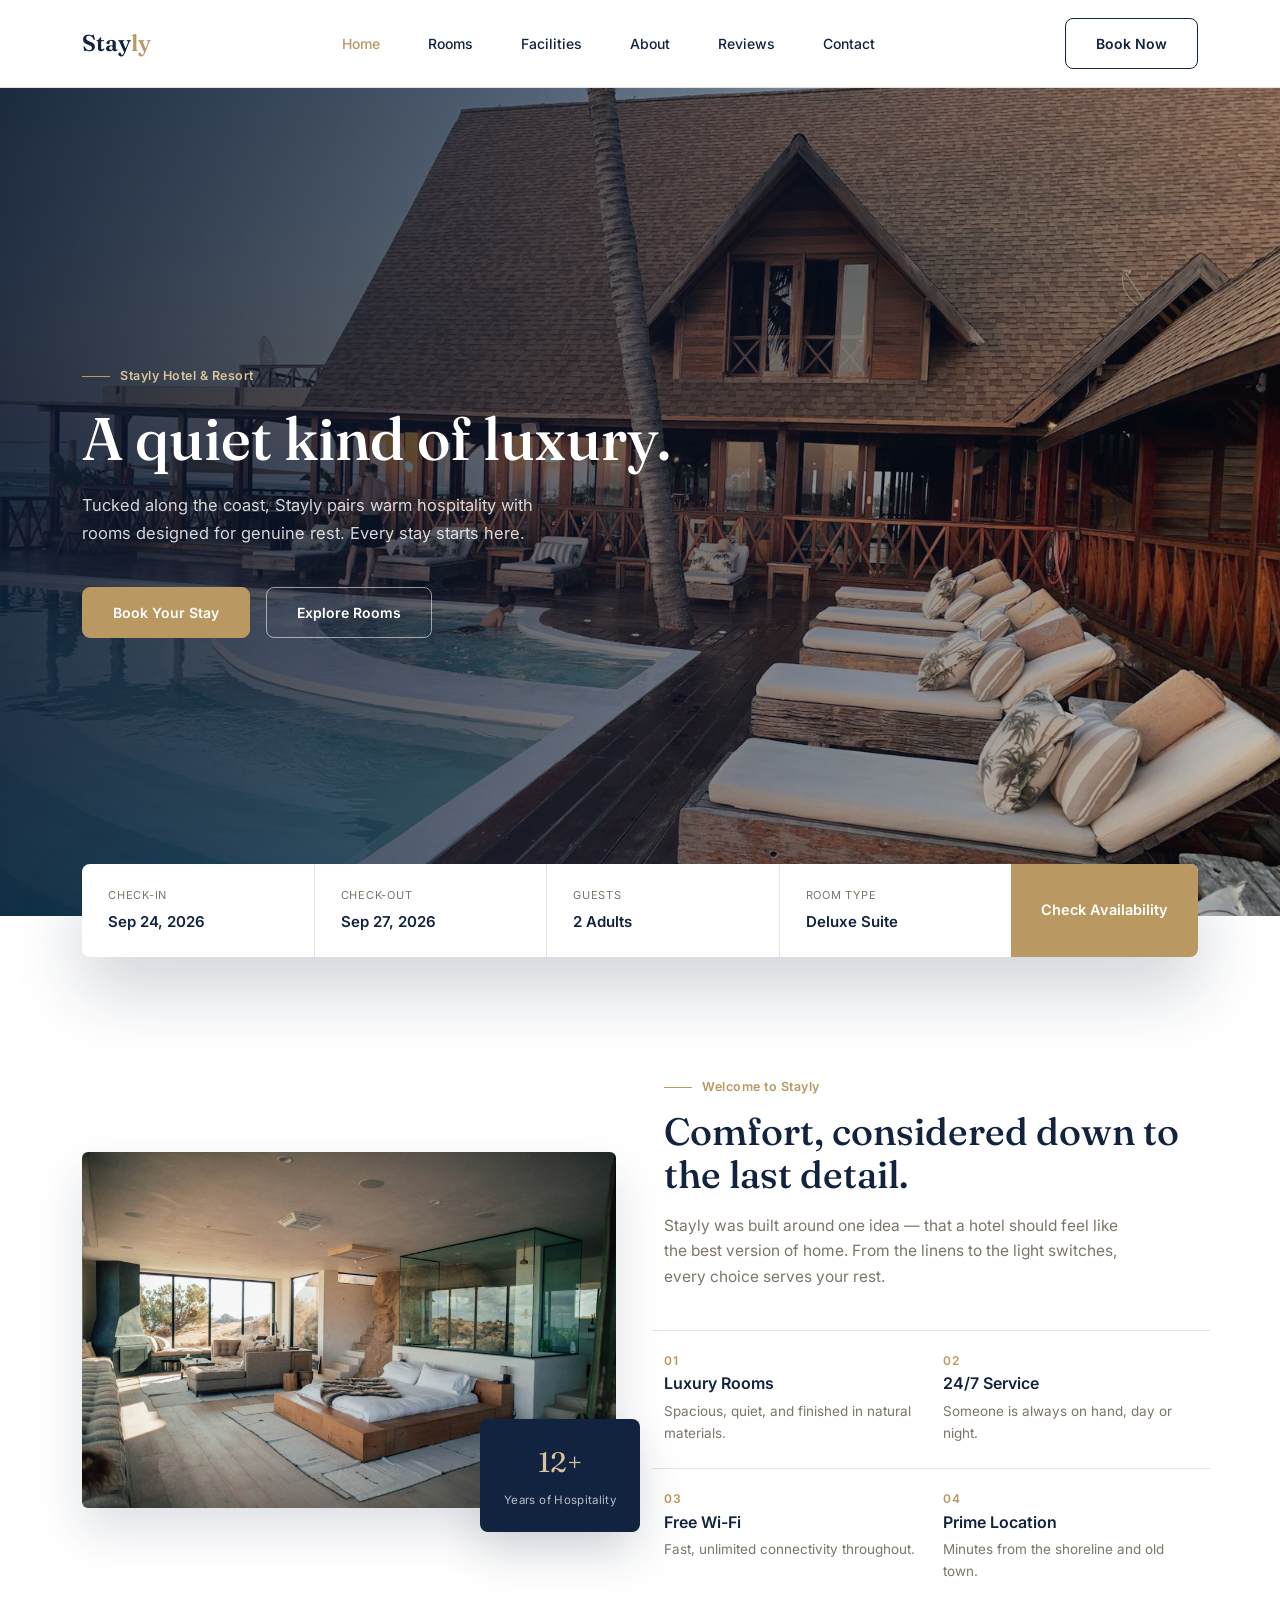
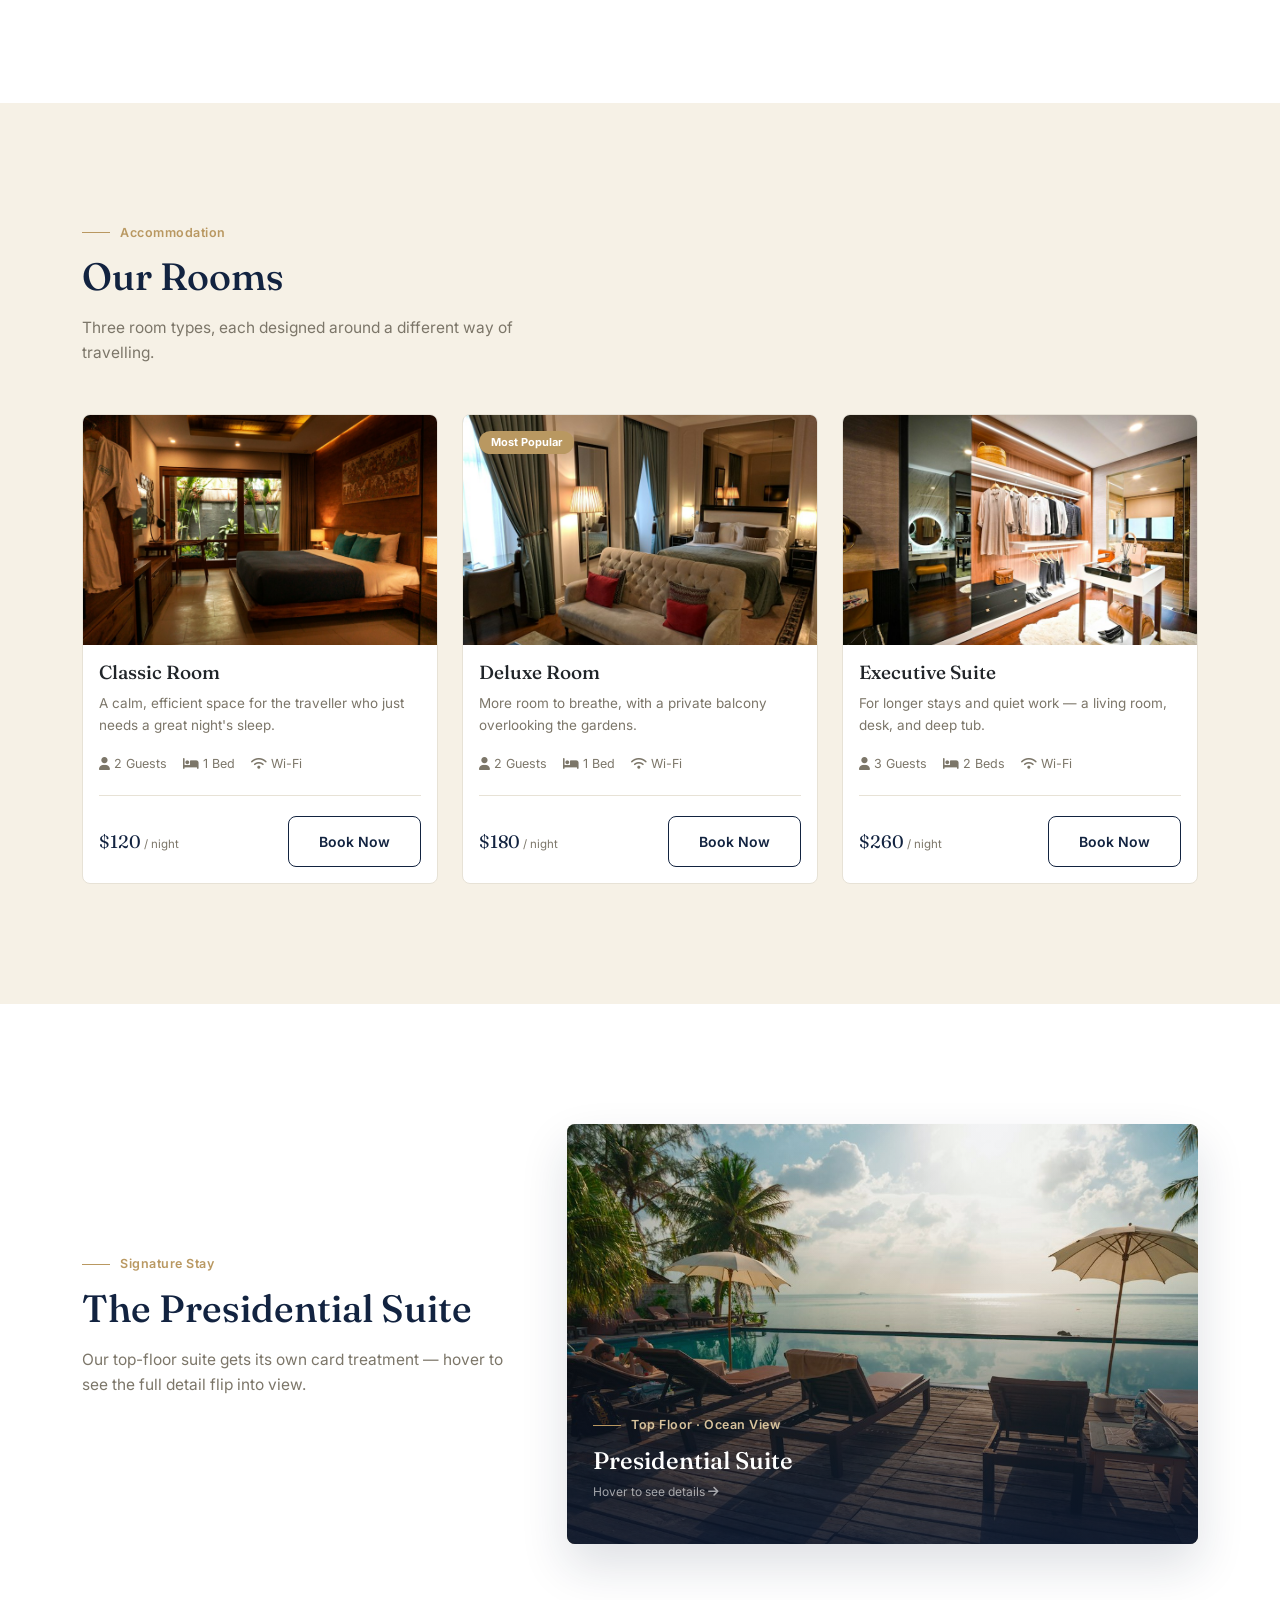
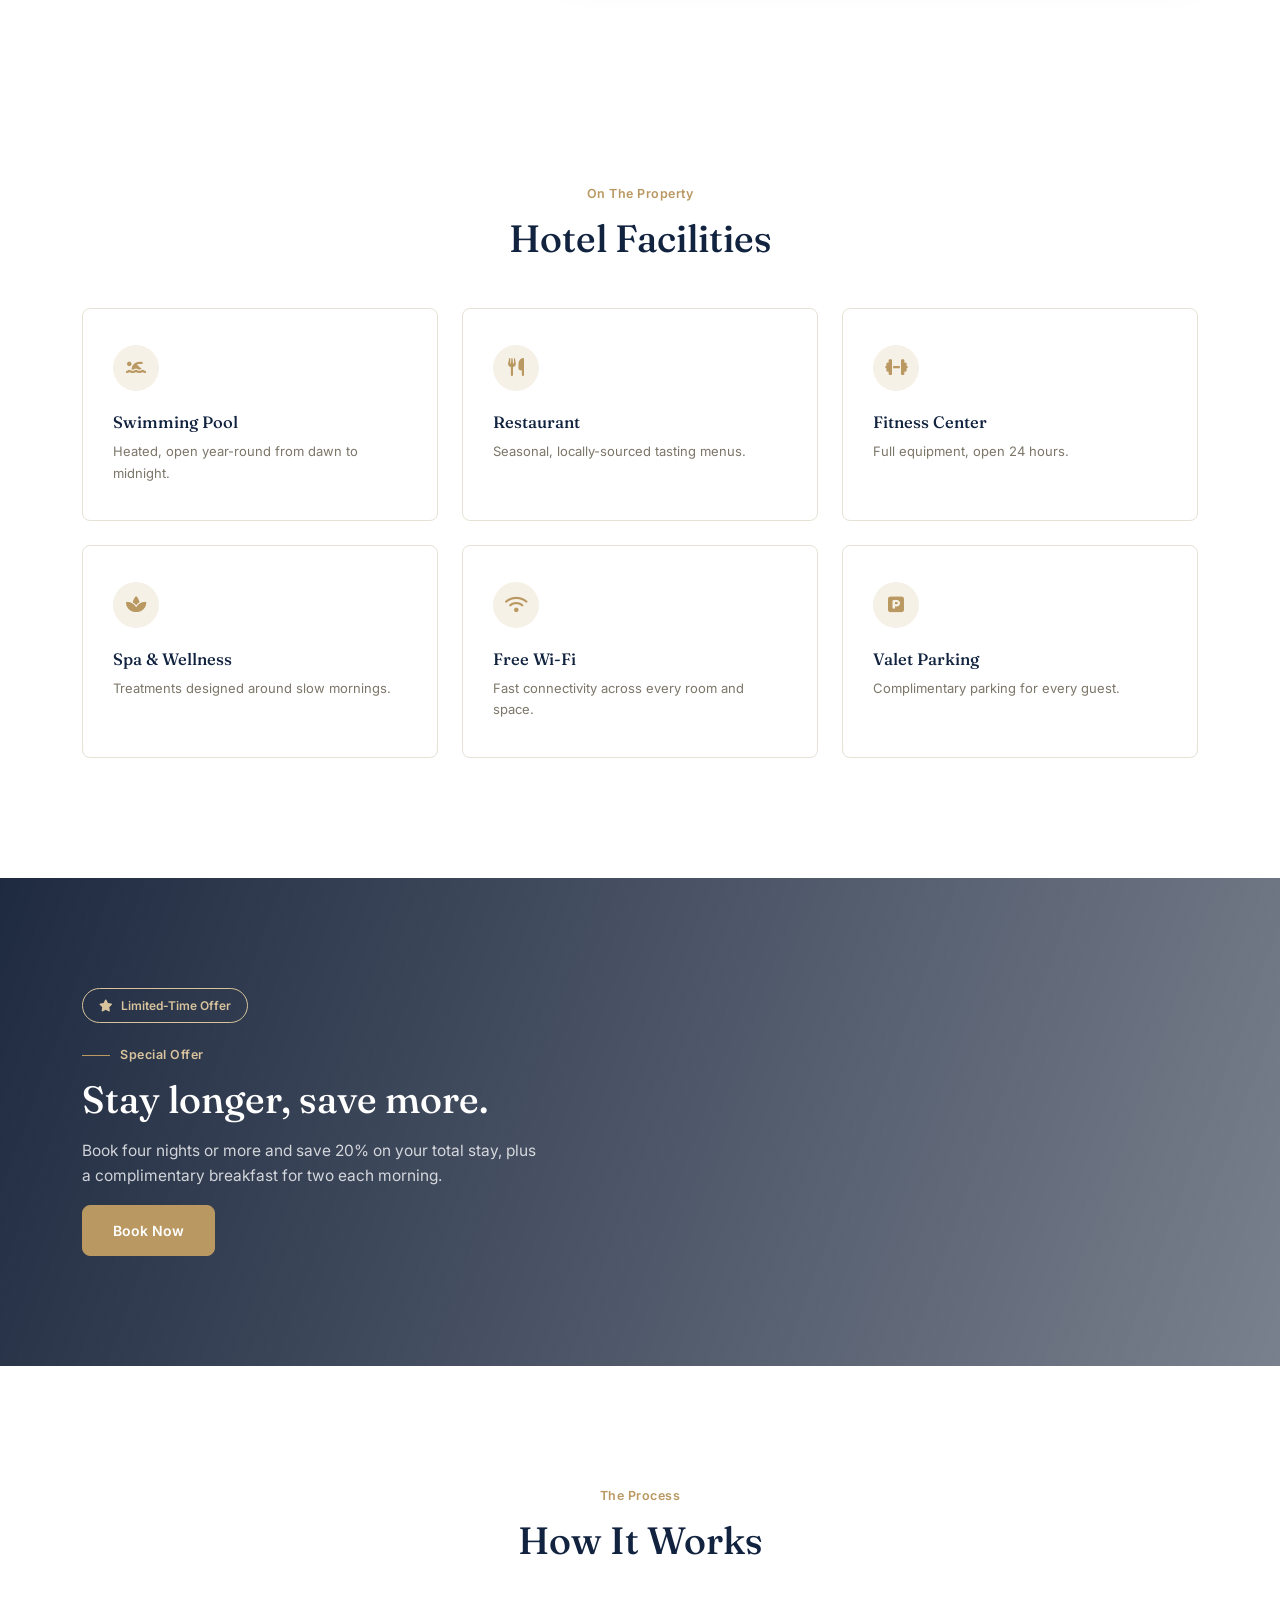
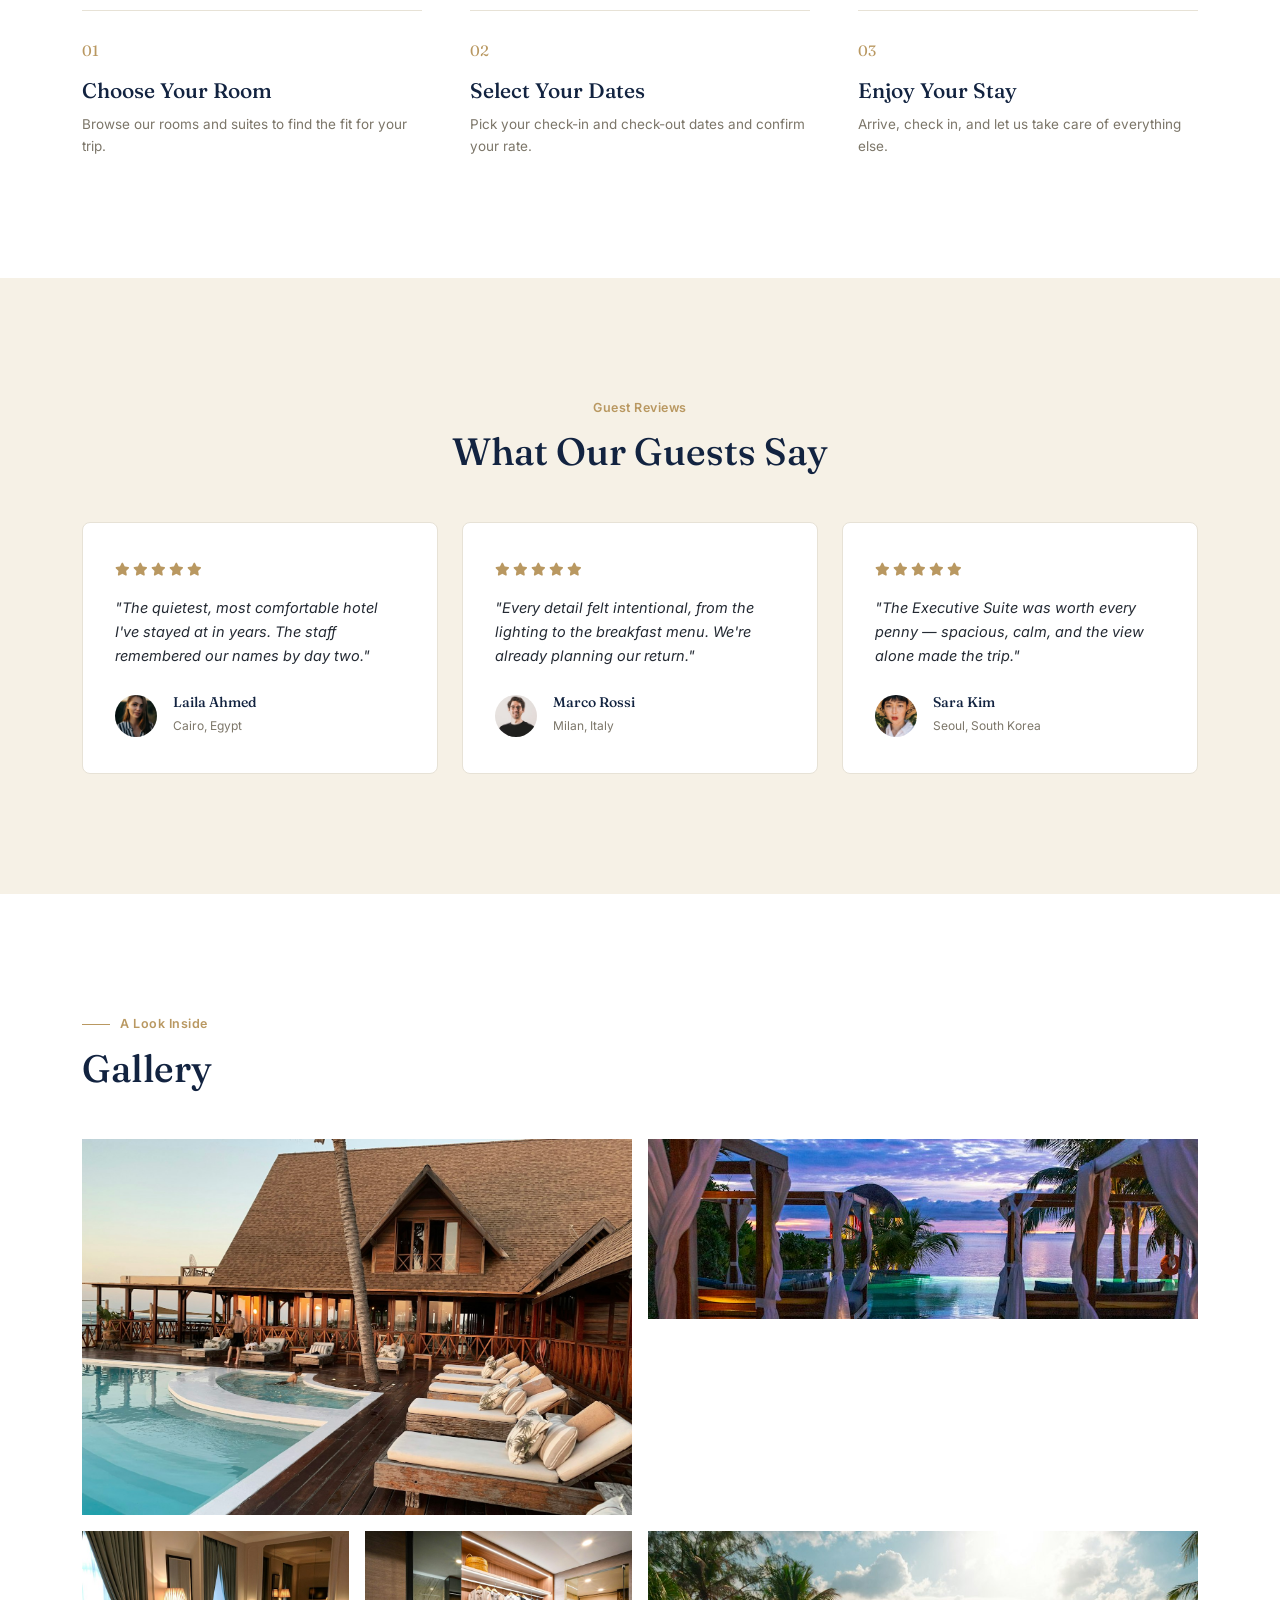
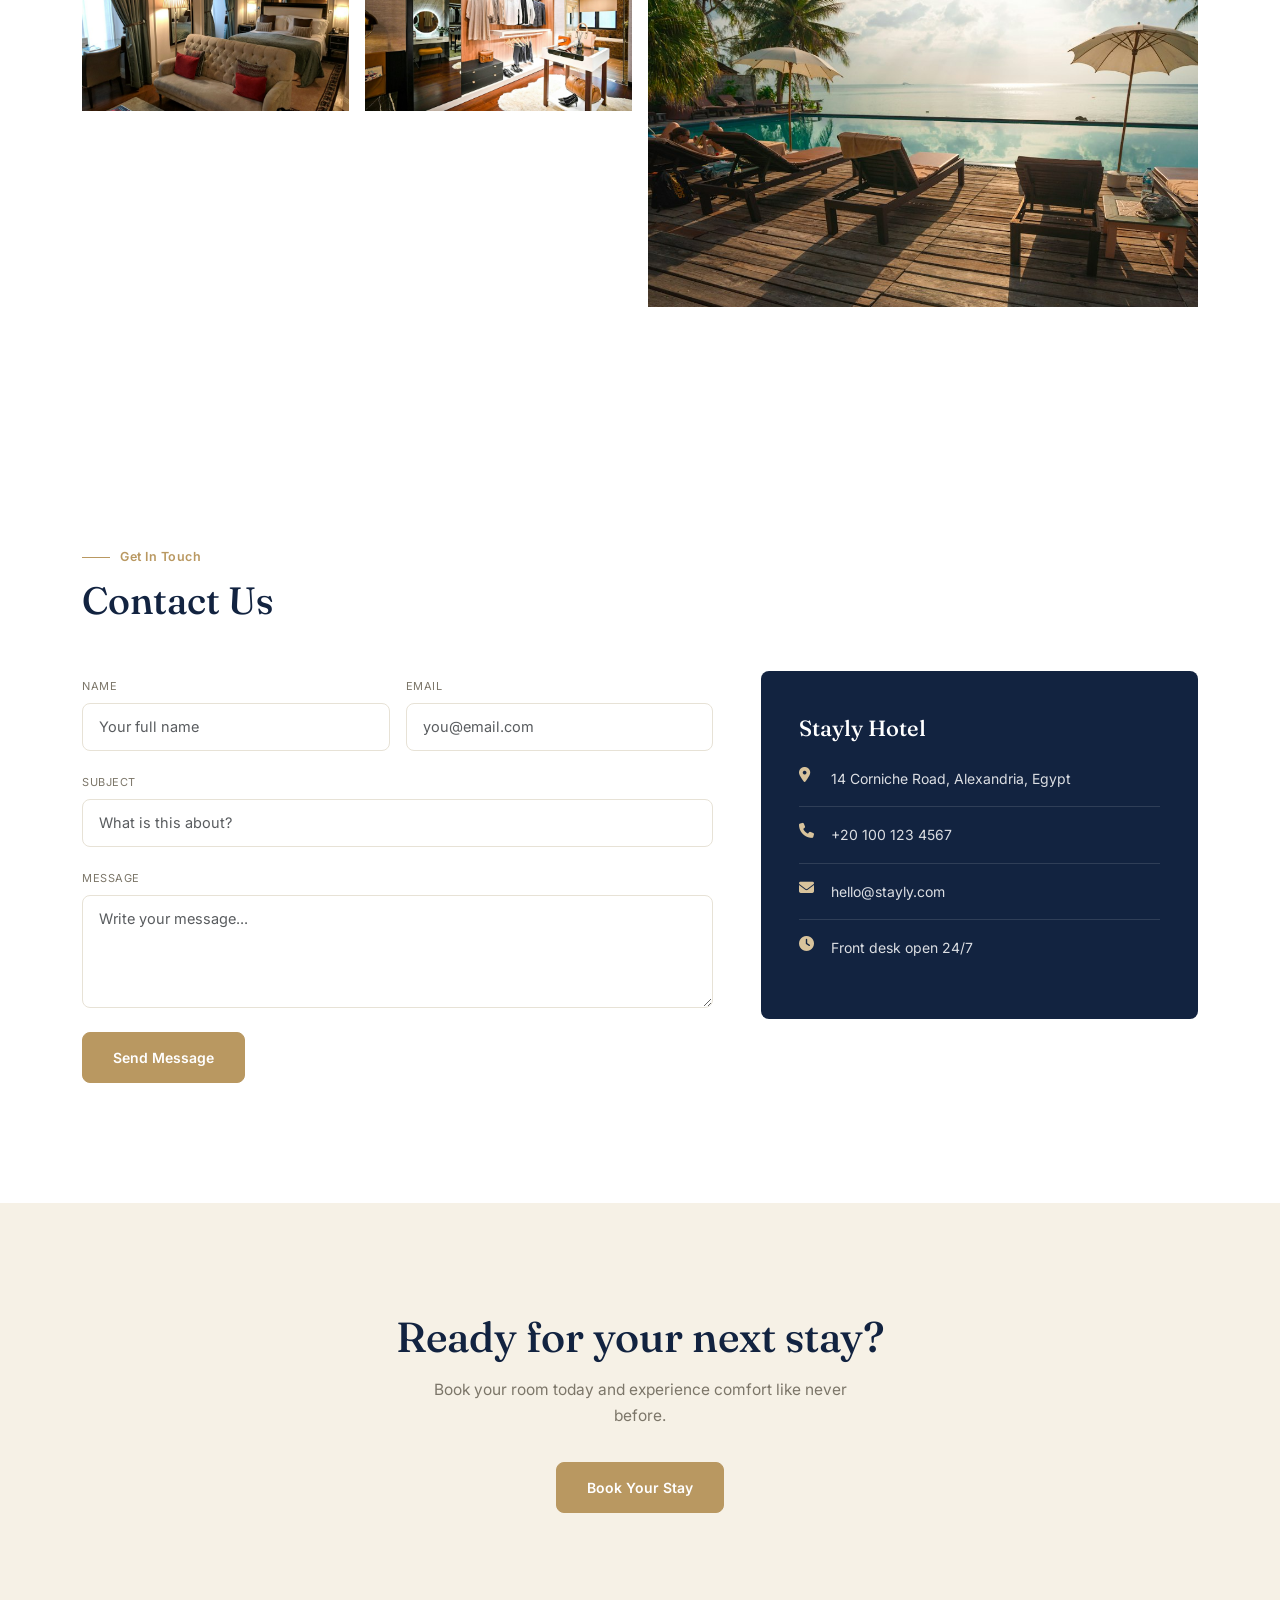
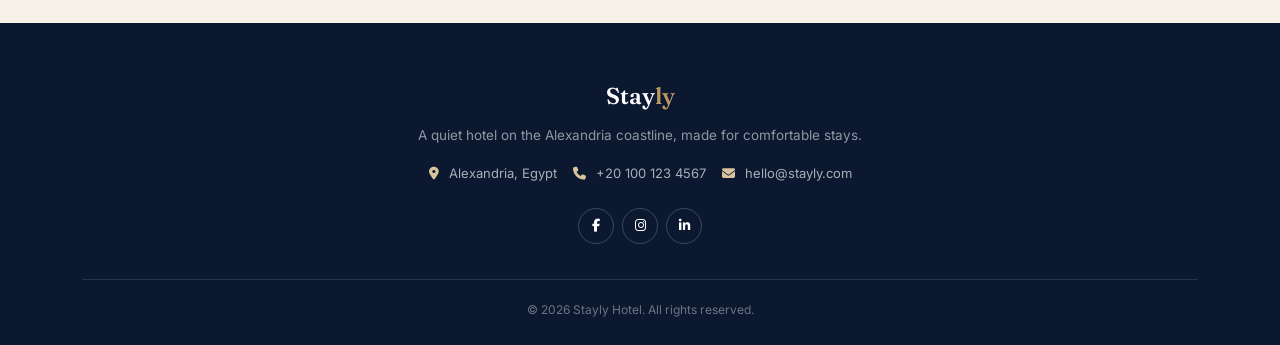
==== commit f9e2bb1e: "Store images locally and fix GitHub Pages entry" ====
--- a/practise/index.html
+++ b/practise/index.html
@@ -89,7 +89,7 @@
             <div class="row align-items-center g-5">
                 <div class="col-lg-6">
                     <div class="about-image">
-                        <img src="https://images.unsplash.com/photo-1578683010236-d716f9a3f461?q=80&w=900" alt="Hotel interior" class="img-fluid rounded about-img">
+                        <img src="./images/about-hotel.jpg" alt="Hotel interior" class="img-fluid rounded about-img">
                         <div class="about-badge">
                             <span class="num">12+</span>
                             <span class="label">Years of Hospitality</span>
@@ -142,7 +142,7 @@
                 <div class="col">
                     <div class="card room h-100">
                         <div class="room-img">
-                            <img src="https://images.unsplash.com/photo-1611892440504-42a792e24d32?q=80&w=800" class="card-img-top" alt="Classic Room">
+                            <img src="./images/classic-room.jpg" class="card-img-top" alt="Classic Room">
                             <div class="overlay">
                                 <span>Warm, minimal, and quiet — built for short stays.</span>
                             </div>
@@ -168,7 +168,7 @@
                     <div class="card room h-100">
                         <span class="badge room-badge">Most Popular</span>
                         <div class="room-img">
-                            <img src="https://images.unsplash.com/photo-1590490360182-c33d57733427?q=80&w=800" class="card-img-top" alt="Deluxe Room">
+                            <img src="./images/deluxe-room.jpg" class="card-img-top" alt="Deluxe Room">
                             <div class="overlay">
                                 <span>Extra space, a reading nook, and city views.</span>
                             </div>
@@ -193,7 +193,7 @@
                 <div class="col">
                     <div class="card room h-100">
                         <div class="room-img">
-                            <img src="https://images.unsplash.com/photo-1611048268330-53de574cae3b?q=80&w=800" class="card-img-top" alt="Executive Suite">
+                            <img src="./images/executive-suite.jpg" class="card-img-top" alt="Executive Suite">
                             <div class="overlay">
                                 <span>A separate living area and marble bath.</span>
                             </div>
@@ -233,7 +233,7 @@
                     <div class="flip">
                         <div class="flip-card">
                             <div class="flip-face flip-front">
-                                <img src="https://images.unsplash.com/photo-1582719508461-905c673771fd?q=80&w=1000" alt="Presidential Suite">
+                                <img src="./images/presidential-suite.jpg" alt="Presidential Suite">
                                 <div class="flip-info">
                                     <p class="tag gold-text">Top Floor &middot; Ocean View</p>
                                     <h3>Presidential Suite</h3>
@@ -388,7 +388,7 @@
                         <p>"The quietest, most comfortable hotel I've stayed at in years. The staff remembered our
                             names by day two."</p>
                         <div class="d-flex align-items-center gap-3">
-                            <img src="https://images.unsplash.com/photo-1544005313-94ddf0286df2?q=80&w=200" class="avatar" alt="">
+                            <img src="./images/laila-ahmed.jpg" class="avatar" alt="">
                             <div>
                                 <h5>Laila Ahmed</h5>
                                 <span>Cairo, Egypt</span>
@@ -404,7 +404,7 @@
                         <p>"Every detail felt intentional, from the lighting to the breakfast menu. We're already
                             planning our return."</p>
                         <div class="d-flex align-items-center gap-3">
-                            <img src="https://images.unsplash.com/photo-1633332755192-727a05c4013d?q=80&w=200" class="avatar" alt="">
+                            <img src="./images/marco-rossi.jpg" class="avatar" alt="">
                             <div>
                                 <h5>Marco Rossi</h5>
                                 <span>Milan, Italy</span>
@@ -420,7 +420,7 @@
                         <p>"The Executive Suite was worth every penny — spacious, calm, and the view alone made the
                             trip."</p>
                         <div class="d-flex align-items-center gap-3">
-                            <img src="https://images.unsplash.com/photo-1546539782-6fc531453083?q=80&w=200" class="avatar" alt="">
+                            <img src="./images/sara-kim.jpg" class="avatar" alt="">
                             <div>
                                 <h5>Sara Kim</h5>
                                 <span>Seoul, South Korea</span>
@@ -440,20 +440,20 @@
                 <h2 class="title">Gallery</h2>
             </div>
             <div class="row g-3 gallery">
-                <div class="col-6 col-lg-6 gallery-item g1">
-                    <img src="https://images.unsplash.com/photo-1566073771259-6a8506099945?q=80&w=900" alt="">
-                </div>
-                <div class="col-6 col-lg-6 gallery-item g2">
-                    <img src="https://images.unsplash.com/photo-1571003123894-1f0594d2b5d9?q=80&w=900" alt="">
+                <div class="col-6 col-lg-6 gallery-item g1">
+                    <img src="./images/hotel-exterior.jpg" alt="">
+                </div>
+                <div class="col-6 col-lg-6 gallery-item g2">
+                    <img src="./images/pool.jpg" alt="">
                 </div>
                 <div class="col-6 col-lg-3 gallery-item g3">
-                    <img src="https://images.unsplash.com/photo-1590490360182-c33d57733427?q=80&w=700" alt="">
+                    <img src="./images/deluxe-room.jpg" alt="">
                 </div>
                 <div class="col-6 col-lg-3 gallery-item g4">
-                    <img src="https://images.unsplash.com/photo-1611048268330-53de574cae3b?q=80&w=700" alt="">
+                    <img src="./images/executive-suite.jpg" alt="">
                 </div>
                 <div class="col-12 col-lg-6 gallery-item g5">
-                    <img src="https://images.unsplash.com/photo-1582719508461-905c673771fd?q=80&w=900" alt="">
+                    <img src="./images/presidential-suite.jpg" alt="">
                 </div>
             </div>
         </div>
@@ -542,4 +542,4 @@
     <script src="./js/bootstrap.bundle.min.js"></script>
 </body>
 
-</html>+</html>
--- a/practise/css/style.css
+++ b/practise/css/style.css
@@ -102,7 +102,7 @@
 .hero {
     min-height: 92vh; color: var(--white);
     background: linear-gradient(100deg, rgba(11, 24, 48, 0.90), rgba(11, 24, 48, 0.55), rgba(11, 24, 48, 0.18)),
-        url("https://images.unsplash.com/photo-1566073771259-6a8506099945?q=80&w=1600") center/cover no-repeat;
+        url("../images/hotel-exterior.jpg") center/cover no-repeat;
 }
 .hero-title {
     margin: 20px 0 22px; font-size: 60px;
@@ -333,7 +333,7 @@
 .offer {
     padding: 110px 0; color: var(--white);
     background: linear-gradient(110deg, rgba(11, 24, 48, 0.92), rgba(11, 24, 48, 0.55)),
-        url("https://images.unsplash.com/photo-1611892440504-42a792e24d32?q=80&w=1600") center/cover fixed;
+        url("../images/classic-room.jpg") center/cover fixed;
 }
 .offer-badge {
     display: inline-flex; align-items: center;
